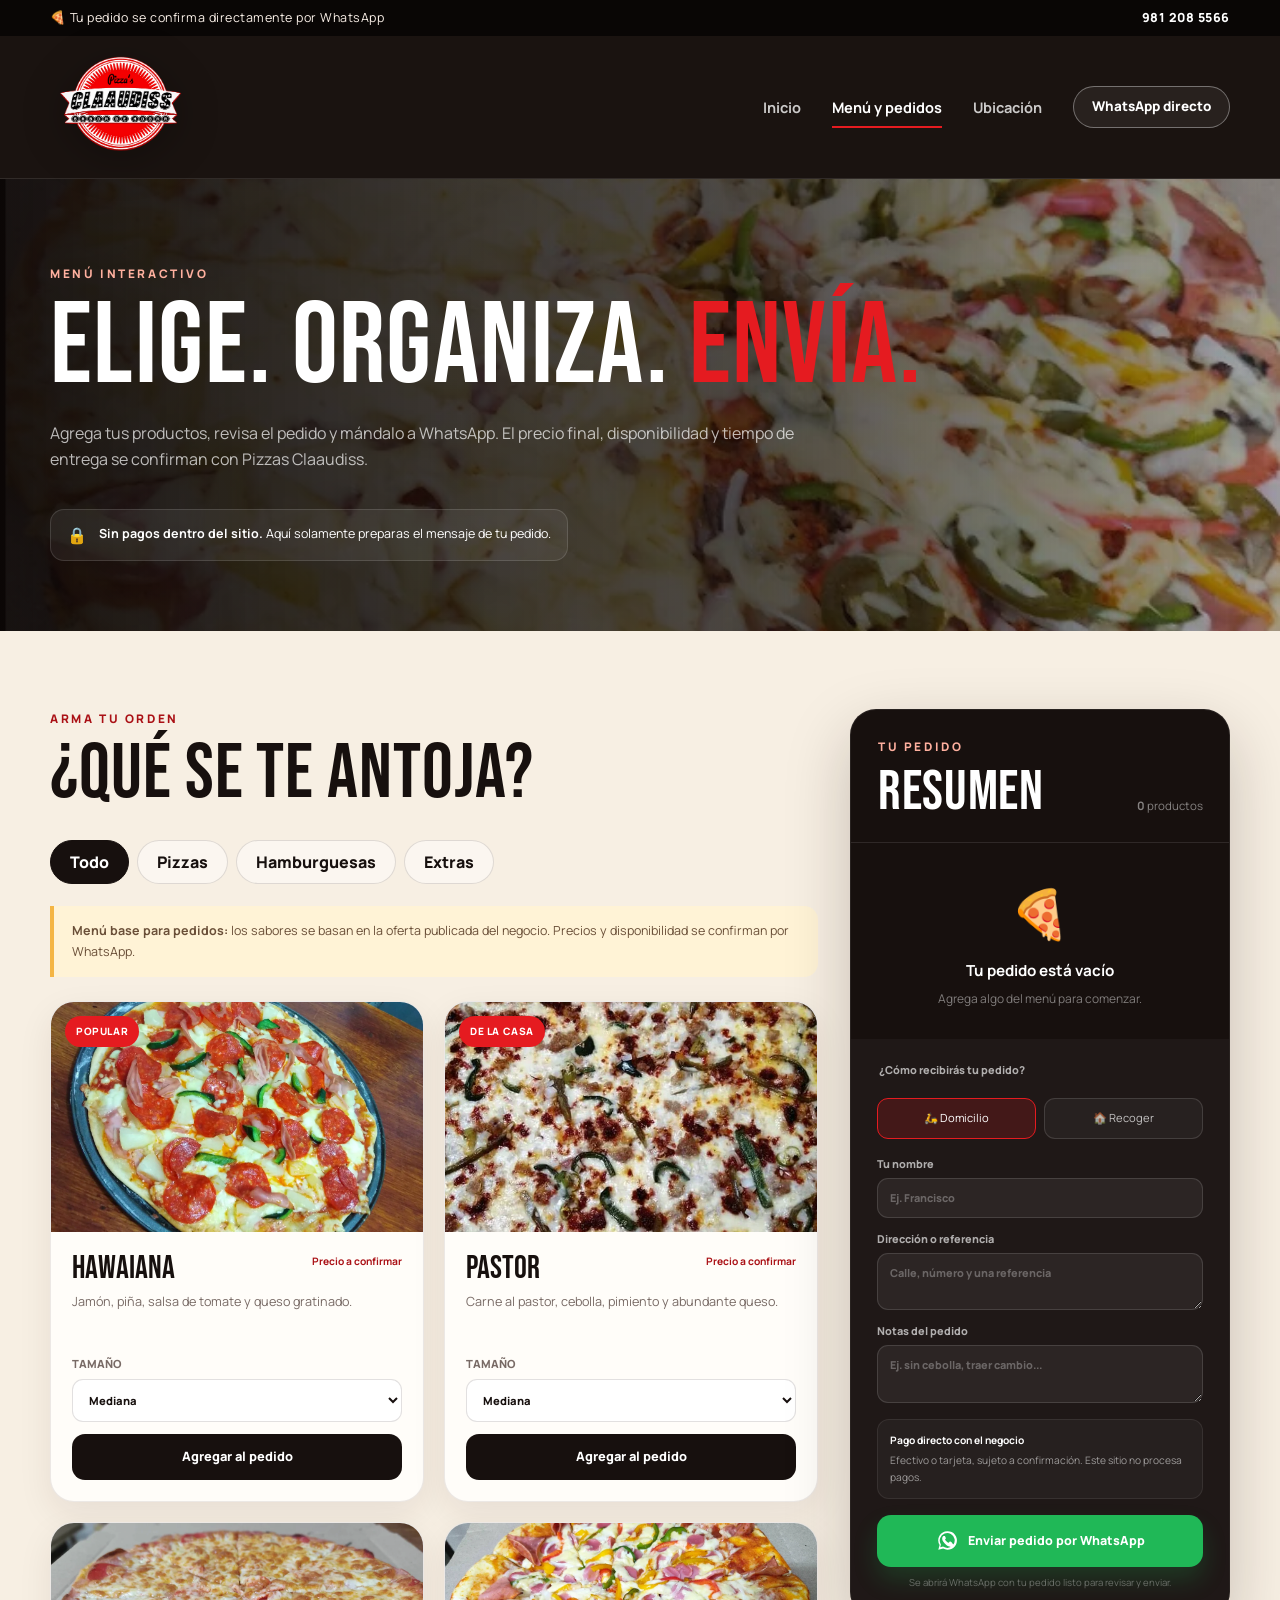
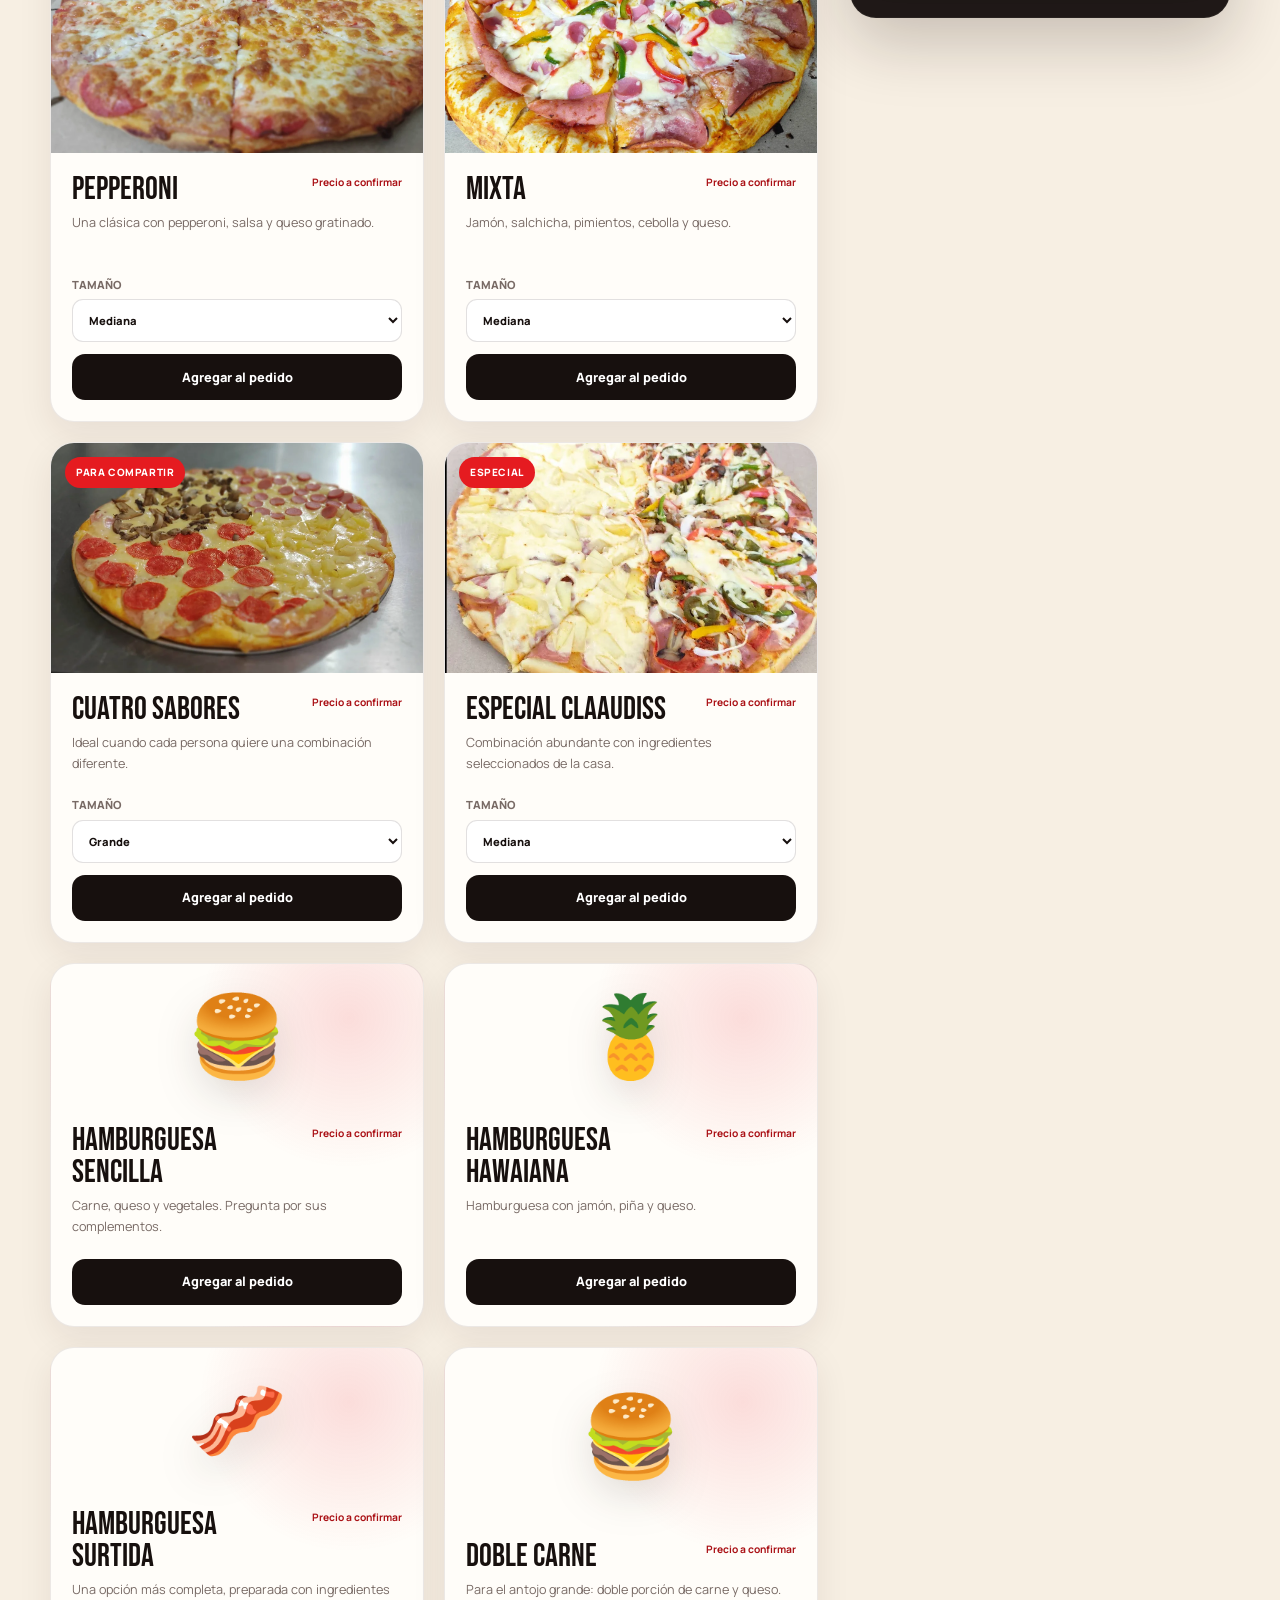
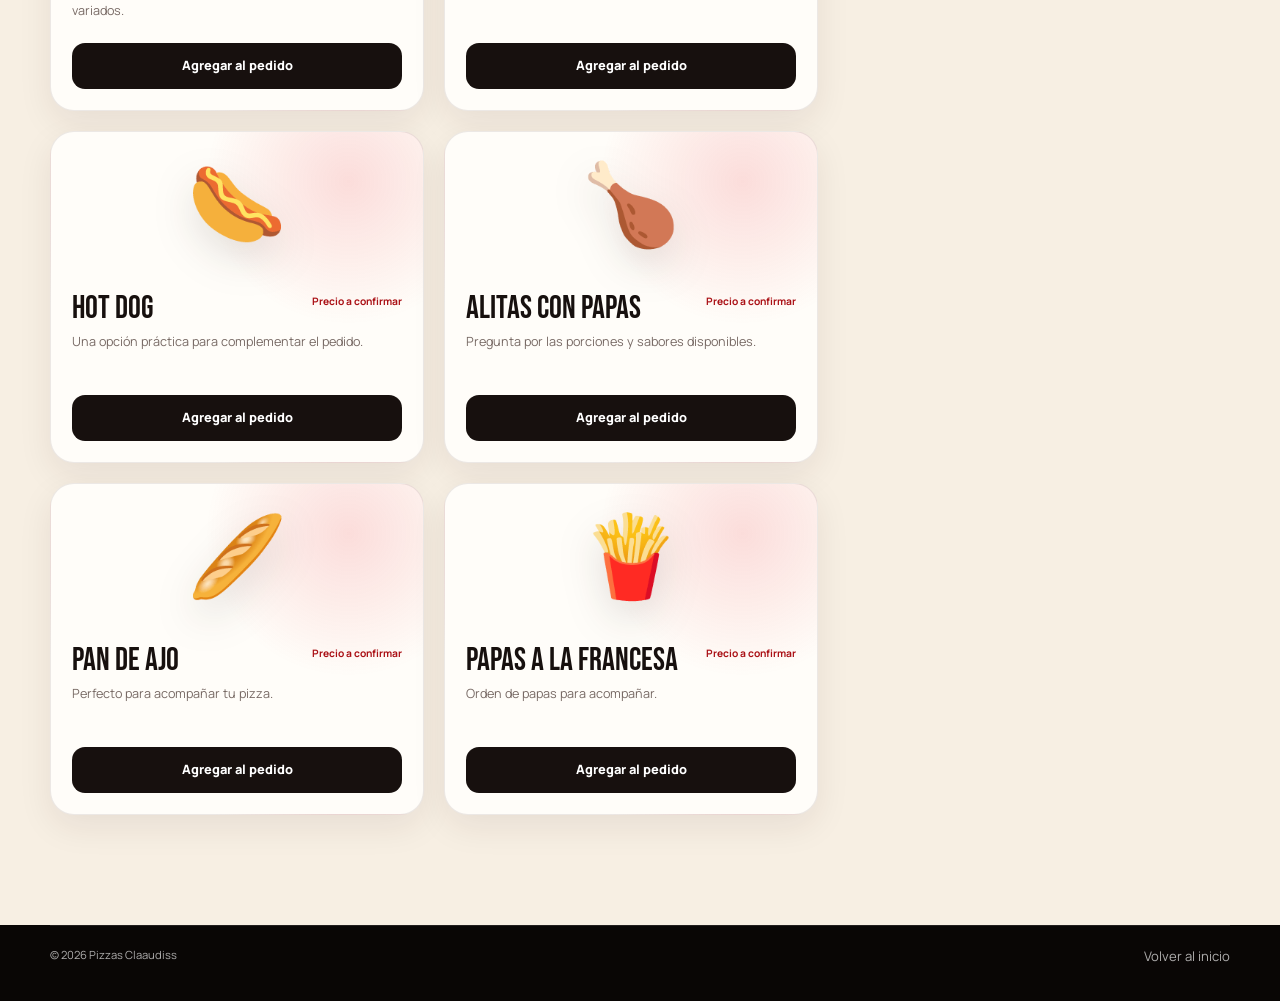
==== menu.html @ 4c200578 "Add files via upload" ====
<!doctype html>
<html lang="es-MX">
<head>
  <meta charset="utf-8">
  <meta name="viewport" content="width=device-width, initial-scale=1">
  <meta name="theme-color" content="#140d0b">
  <meta name="description" content="Arma tu pedido de Pizzas Claaudiss y envíalo organizado por WhatsApp.">
  <title>Menú y pedidos | Pizzas Claaudiss</title>
  <link rel="icon" href="assets/img/favicon.png">
  <link rel="preconnect" href="https://fonts.googleapis.com">
  <link rel="preconnect" href="https://fonts.gstatic.com" crossorigin>
  <link href="https://fonts.googleapis.com/css2?family=Bebas+Neue&family=Manrope:wght@400;500;600;700;800&display=swap" rel="stylesheet">
  <link rel="stylesheet" href="styles.css">
  <script defer src="site.js"></script>
  <script defer src="order.js"></script>
</head>
<body class="menu-page">
  <a class="skip-link" href="#menu-content">Saltar al menú</a>

  <div class="topbar">
    <div class="container topbar__inner">
      <span>🍕 Tu pedido se confirma directamente por WhatsApp</span>
      <a href="tel:+529812085566">981 208 5566</a>
    </div>
  </div>

  <header class="site-header site-header--solid">
    <div class="container nav-wrap">
      <a class="brand" href="index.html" aria-label="Pizzas Claaudiss, inicio">
        <img src="assets/img/logo.webp" alt="Logotipo de Pizzas Claaudiss">
      </a>
      <button class="nav-toggle" type="button" aria-expanded="false" aria-controls="main-nav" aria-label="Abrir menú">
        <span></span><span></span><span></span>
      </button>
      <nav class="main-nav" id="main-nav" aria-label="Navegación principal">
        <a href="index.html">Inicio</a>
        <a class="is-active" href="menu.html">Menú y pedidos</a>
        <a href="index.html#ubicacion">Ubicación</a>
        <a class="btn btn--small btn--ghost" href="https://wa.me/529812085566" target="_blank" rel="noopener">WhatsApp directo</a>
      </nav>
    </div>
  </header>

  <main id="menu-content">
    <section class="menu-hero">
      <div class="menu-hero__bg" aria-hidden="true"></div>
      <div class="container menu-hero__content reveal">
        <p class="eyebrow">Menú interactivo</p>
        <h1>Elige. Organiza. <em>Envía.</em></h1>
        <p>Agrega tus productos, revisa el pedido y mándalo a WhatsApp. El precio final, disponibilidad y tiempo de entrega se confirman con Pizzas Claaudiss.</p>
        <div class="menu-hero__notice">
          <span>🔒</span>
          <p><strong>Sin pagos dentro del sitio.</strong> Aquí solamente preparas el mensaje de tu pedido.</p>
        </div>
      </div>
    </section>

    <section class="order-section" id="pizzas">
      <div class="container order-layout">
        <div class="catalog">
          <div class="catalog__top reveal">
            <div>
              <p class="eyebrow eyebrow--dark">Arma tu orden</p>
              <h2>¿Qué se te antoja?</h2>
            </div>
            <button class="cart-mobile-button" type="button" data-cart-open>
              Ver pedido <span data-cart-count>0</span>
            </button>
          </div>

          <div class="category-tabs" role="tablist" aria-label="Categorías del menú">
            <button class="category-tab is-active" type="button" data-filter="all">Todo</button>
            <button class="category-tab" type="button" data-filter="pizza">Pizzas</button>
            <button class="category-tab" type="button" data-filter="burger">Hamburguesas</button>
            <button class="category-tab" type="button" data-filter="extra">Extras</button>
          </div>

          <div class="menu-note reveal">
            <strong>Menú base para pedidos:</strong> los sabores se basan en la oferta publicada del negocio. Precios y disponibilidad se confirman por WhatsApp.
          </div>

          <div class="product-grid" id="product-grid">
            <article class="product-card reveal" data-category="pizza" data-id="hawaiana" data-name="Pizza Hawaiana">
              <div class="product-card__image"><img src="assets/img/pizza-pepperoni-hawaiana.webp" alt="Pizza hawaiana" loading="lazy"><span>Popular</span></div>
              <div class="product-card__body">
                <div class="product-card__title"><h3>Hawaiana</h3><strong>Precio a confirmar</strong></div>
                <p>Jamón, piña, salsa de tomate y queso gratinado.</p>
                <label>Tamaño
                  <select class="product-size"><option>Chica</option><option selected>Mediana</option><option>Grande</option><option>Familiar</option></select>
                </label>
                <button class="add-product" type="button">Agregar al pedido</button>
              </div>
            </article>

            <article class="product-card reveal" data-category="pizza" data-id="pastor" data-name="Pizza Pastor">
              <div class="product-card__image"><img src="assets/img/pizza-pastor.webp" alt="Pizza al pastor" loading="lazy"><span>De la casa</span></div>
              <div class="product-card__body">
                <div class="product-card__title"><h3>Pastor</h3><strong>Precio a confirmar</strong></div>
                <p>Carne al pastor, cebolla, pimiento y abundante queso.</p>
                <label>Tamaño
                  <select class="product-size"><option>Chica</option><option selected>Mediana</option><option>Grande</option><option>Familiar</option></select>
                </label>
                <button class="add-product" type="button">Agregar al pedido</button>
              </div>
            </article>

            <article class="product-card reveal" data-category="pizza" data-id="pepperoni" data-name="Pizza Pepperoni">
              <div class="product-card__image"><img src="assets/img/pizza-queso.webp" alt="Pizza de pepperoni y queso" loading="lazy"></div>
              <div class="product-card__body">
                <div class="product-card__title"><h3>Pepperoni</h3><strong>Precio a confirmar</strong></div>
                <p>Una clásica con pepperoni, salsa y queso gratinado.</p>
                <label>Tamaño
                  <select class="product-size"><option>Chica</option><option selected>Mediana</option><option>Grande</option><option>Familiar</option></select>
                </label>
                <button class="add-product" type="button">Agregar al pedido</button>
              </div>
            </article>

            <article class="product-card reveal" data-category="pizza" data-id="mixta" data-name="Pizza Mixta">
              <div class="product-card__image"><img src="assets/img/pizza-mixta.webp" alt="Pizza mixta" loading="lazy"></div>
              <div class="product-card__body">
                <div class="product-card__title"><h3>Mixta</h3><strong>Precio a confirmar</strong></div>
                <p>Jamón, salchicha, pimientos, cebolla y queso.</p>
                <label>Tamaño
                  <select class="product-size"><option>Chica</option><option selected>Mediana</option><option>Grande</option><option>Familiar</option></select>
                </label>
                <button class="add-product" type="button">Agregar al pedido</button>
              </div>
            </article>

            <article class="product-card reveal" data-category="pizza" data-id="cuatro-sabores" data-name="Pizza Cuatro sabores">
              <div class="product-card__image"><img src="assets/img/pizza-cuatro-sabores.webp" alt="Pizza de cuatro sabores" loading="lazy"><span>Para compartir</span></div>
              <div class="product-card__body">
                <div class="product-card__title"><h3>Cuatro sabores</h3><strong>Precio a confirmar</strong></div>
                <p>Ideal cuando cada persona quiere una combinación diferente.</p>
                <label>Tamaño
                  <select class="product-size"><option>Mediana</option><option selected>Grande</option><option>Familiar</option></select>
                </label>
                <button class="add-product" type="button">Agregar al pedido</button>
              </div>
            </article>

            <article class="product-card reveal" data-category="pizza" data-id="especial" data-name="Pizza Especial Claaudiss">
              <div class="product-card__image"><img src="assets/img/pizza-mitad-mitad.webp" alt="Pizza especial Claaudiss" loading="lazy"><span>Especial</span></div>
              <div class="product-card__body">
                <div class="product-card__title"><h3>Especial Claaudiss</h3><strong>Precio a confirmar</strong></div>
                <p>Combinación abundante con ingredientes seleccionados de la casa.</p>
                <label>Tamaño
                  <select class="product-size"><option>Chica</option><option selected>Mediana</option><option>Grande</option><option>Familiar</option></select>
                </label>
                <button class="add-product" type="button">Agregar al pedido</button>
              </div>
            </article>

            <article class="product-card product-card--text reveal" data-category="burger" data-id="burger-sencilla" data-name="Hamburguesa sencilla">
              <div class="product-card__emoji" aria-hidden="true">🍔</div>
              <div class="product-card__body">
                <div class="product-card__title"><h3>Hamburguesa sencilla</h3><strong>Precio a confirmar</strong></div>
                <p>Carne, queso y vegetales. Pregunta por sus complementos.</p>
                <button class="add-product" type="button">Agregar al pedido</button>
              </div>
            </article>

            <article class="product-card product-card--text reveal" data-category="burger" data-id="burger-hawaiana" data-name="Hamburguesa hawaiana">
              <div class="product-card__emoji" aria-hidden="true">🍍</div>
              <div class="product-card__body">
                <div class="product-card__title"><h3>Hamburguesa hawaiana</h3><strong>Precio a confirmar</strong></div>
                <p>Hamburguesa con jamón, piña y queso.</p>
                <button class="add-product" type="button">Agregar al pedido</button>
              </div>
            </article>

            <article class="product-card product-card--text reveal" data-category="burger" data-id="burger-surtida" data-name="Hamburguesa surtida">
              <div class="product-card__emoji" aria-hidden="true">🥓</div>
              <div class="product-card__body">
                <div class="product-card__title"><h3>Hamburguesa surtida</h3><strong>Precio a confirmar</strong></div>
                <p>Una opción más completa, preparada con ingredientes variados.</p>
                <button class="add-product" type="button">Agregar al pedido</button>
              </div>
            </article>

            <article class="product-card product-card--text reveal" data-category="burger" data-id="burger-doble" data-name="Hamburguesa doble carne">
              <div class="product-card__emoji" aria-hidden="true">🍔</div>
              <div class="product-card__body">
                <div class="product-card__title"><h3>Doble carne</h3><strong>Precio a confirmar</strong></div>
                <p>Para el antojo grande: doble porción de carne y queso.</p>
                <button class="add-product" type="button">Agregar al pedido</button>
              </div>
            </article>

            <article class="product-card product-card--text reveal" data-category="extra" data-id="hotdog" data-name="Hot dog">
              <div class="product-card__emoji" aria-hidden="true">🌭</div>
              <div class="product-card__body">
                <div class="product-card__title"><h3>Hot dog</h3><strong>Precio a confirmar</strong></div>
                <p>Una opción práctica para complementar el pedido.</p>
                <button class="add-product" type="button">Agregar al pedido</button>
              </div>
            </article>

            <article class="product-card product-card--text reveal" data-category="extra" data-id="alitas-papas" data-name="Alitas con papas">
              <div class="product-card__emoji" aria-hidden="true">🍗</div>
              <div class="product-card__body">
                <div class="product-card__title"><h3>Alitas con papas</h3><strong>Precio a confirmar</strong></div>
                <p>Pregunta por las porciones y sabores disponibles.</p>
                <button class="add-product" type="button">Agregar al pedido</button>
              </div>
            </article>

            <article class="product-card product-card--text reveal" data-category="extra" data-id="pan-ajo" data-name="Pan de ajo">
              <div class="product-card__emoji" aria-hidden="true">🥖</div>
              <div class="product-card__body">
                <div class="product-card__title"><h3>Pan de ajo</h3><strong>Precio a confirmar</strong></div>
                <p>Perfecto para acompañar tu pizza.</p>
                <button class="add-product" type="button">Agregar al pedido</button>
              </div>
            </article>

            <article class="product-card product-card--text reveal" data-category="extra" data-id="papas" data-name="Papas a la francesa">
              <div class="product-card__emoji" aria-hidden="true">🍟</div>
              <div class="product-card__body">
                <div class="product-card__title"><h3>Papas a la francesa</h3><strong>Precio a confirmar</strong></div>
                <p>Orden de papas para acompañar.</p>
                <button class="add-product" type="button">Agregar al pedido</button>
              </div>
            </article>
          </div>
        </div>

        <aside class="cart-panel" id="cart-panel" aria-label="Resumen del pedido">
          <button class="cart-close" type="button" data-cart-close aria-label="Cerrar pedido">×</button>
          <div class="cart-panel__header">
            <p class="eyebrow">Tu pedido</p>
            <h2>Resumen</h2>
            <span><b data-cart-count>0</b> productos</span>
          </div>

          <div class="cart-empty" data-cart-empty>
            <div>🍕</div>
            <h3>Tu pedido está vacío</h3>
            <p>Agrega algo del menú para comenzar.</p>
          </div>
          <div class="cart-items" data-cart-items></div>

          <form class="order-form" id="order-form">
            <fieldset>
              <legend>¿Cómo recibirás tu pedido?</legend>
              <div class="service-options">
                <label><input type="radio" name="service" value="Entrega a domicilio" checked><span>🛵 Domicilio</span></label>
                <label><input type="radio" name="service" value="Recoger en el local"><span>🏠 Recoger</span></label>
              </div>
            </fieldset>
            <label>Tu nombre
              <input type="text" name="customer" placeholder="Ej. Francisco" autocomplete="name">
            </label>
            <label data-address-field>Dirección o referencia
              <textarea name="address" rows="2" placeholder="Calle, número y una referencia"></textarea>
            </label>
            <label>Notas del pedido
              <textarea name="notes" rows="2" placeholder="Ej. sin cebolla, traer cambio..."></textarea>
            </label>
            <div class="cart-disclaimer">
              <strong>Pago directo con el negocio</strong>
              <span>Efectivo o tarjeta, sujeto a confirmación. Este sitio no procesa pagos.</span>
            </div>
            <button class="send-order" type="submit">
              <svg viewBox="0 0 32 32" aria-hidden="true"><path d="M16 3a12.8 12.8 0 0 0-11 19.4L3.2 29l6.8-1.8A12.9 12.9 0 1 0 16 3Zm0 23.3c-2 0-4-.6-5.7-1.6l-.4-.2-4 .9 1-3.9-.3-.4A10.4 10.4 0 1 1 16 26.3Zm5.7-7.8c-.3-.2-1.8-.9-2.1-1-.3-.1-.5-.2-.7.2-.2.3-.8 1-.9 1.2-.2.2-.4.2-.7.1-2-.9-3.3-1.7-4.6-4-.3-.6.3-.5.9-1.7.1-.2 0-.5 0-.7l-1-2.4c-.3-.6-.6-.5-.9-.5H11c-.3 0-.7.1-1 .5-.4.4-1.4 1.4-1.4 3.4 0 2 1.5 4 1.7 4.3.2.3 2.9 4.4 7 6.2 2.6 1.1 3.6 1.2 4.9 1 1.5-.2 1.8-.9 2-1.7.2-.8.2-1.5.1-1.7-.1-.2-.3-.3-.6-.4Z"/></svg>
              Enviar pedido por WhatsApp
            </button>
            <p class="form-help">Se abrirá WhatsApp con tu pedido listo para revisar y enviar.</p>
          </form>
        </aside>
      </div>
    </section>
  </main>

  <div class="cart-backdrop" data-cart-close></div>

  <footer class="footer footer--compact">
    <div class="container footer__bottom">
      <span>© <span data-current-year></span> Pizzas Claaudiss</span>
      <a href="index.html">Volver al inicio</a>
    </div>
  </footer>

  <div class="toast" role="status" aria-live="polite" data-toast>Producto agregado</div>
</body>
</html>
---- styles.css ----
:root {
  --ink: #17100e;
  --ink-soft: #33231f;
  --cream: #f7efe3;
  --cream-2: #fffaf2;
  --paper: #fffdf9;
  --red: #e51b20;
  --red-deep: #aa1015;
  --gold: #f4b544;
  --green: #1fa855;
  --muted: #786a65;
  --line: rgba(36, 22, 18, .13);
  --shadow: 0 24px 70px rgba(31, 17, 13, .16);
  --radius: 28px;
  --container: min(1180px, calc(100% - 40px));
}

* { box-sizing: border-box; }
html { scroll-behavior: smooth; }
body {
  margin: 0;
  color: var(--ink);
  background: var(--cream);
  font-family: "Manrope", system-ui, -apple-system, BlinkMacSystemFont, "Segoe UI", sans-serif;
  line-height: 1.65;
  -webkit-font-smoothing: antialiased;
}
body.nav-open, body.cart-open { overflow: hidden; }
img { display: block; max-width: 100%; }
a { color: inherit; text-decoration: none; }
button, input, textarea, select { font: inherit; }
button { cursor: pointer; }
.container { width: var(--container); margin-inline: auto; }
.skip-link { position: fixed; left: 16px; top: -60px; z-index: 1000; background: #fff; padding: 10px 16px; border-radius: 10px; }
.skip-link:focus { top: 16px; }

.topbar { background: #090605; color: #f8eee6; font-size: .78rem; letter-spacing: .04em; }
.topbar__inner { min-height: 36px; display: flex; align-items: center; justify-content: space-between; gap: 20px; }
.topbar a { font-weight: 800; color: #fff; }

.site-header {
  position: absolute;
  inset: 36px 0 auto;
  z-index: 50;
  border-bottom: 1px solid rgba(255,255,255,.12);
  transition: .3s ease;
}
.site-header--solid { position: sticky; top: 0; inset: auto; background: rgba(17, 10, 8, .96); border-bottom-color: rgba(255,255,255,.1); }
.site-header.is-scrolled:not(.site-header--solid) { position: fixed; top: 0; inset: 0 0 auto; background: rgba(17, 10, 8, .94); backdrop-filter: blur(14px); box-shadow: 0 10px 40px rgba(0,0,0,.24); }
.nav-wrap { min-height: 84px; display: flex; align-items: center; justify-content: space-between; gap: 30px; }
.brand { flex: 0 0 auto; width: 142px; filter: drop-shadow(0 8px 20px rgba(0,0,0,.28)); }
.main-nav { display: flex; align-items: center; gap: 31px; color: #fff; font-size: .91rem; font-weight: 700; }
.main-nav > a:not(.btn) { position: relative; padding: 30px 0; color: rgba(255,255,255,.78); transition: color .2s; }
.main-nav > a:not(.btn)::after { content: ""; position: absolute; left: 0; right: 100%; bottom: 21px; height: 2px; background: var(--red); transition: right .25s ease; }
.main-nav > a:hover, .main-nav > a.is-active { color: #fff; }
.main-nav > a:hover::after, .main-nav > a.is-active::after { right: 0; }
.nav-toggle { display: none; width: 46px; height: 46px; border: 1px solid rgba(255,255,255,.2); border-radius: 50%; background: rgba(255,255,255,.06); padding: 12px; }
.nav-toggle span { display: block; height: 2px; background: #fff; margin: 4px 0; border-radius: 2px; transition: .2s; }

.btn { display: inline-flex; align-items: center; justify-content: center; gap: 10px; min-height: 48px; padding: 0 22px; border-radius: 999px; border: 1px solid transparent; font-weight: 800; line-height: 1; transition: transform .2s, box-shadow .2s, background .2s, border-color .2s; }
.btn:hover { transform: translateY(-2px); }
.btn svg { width: 21px; height: 21px; fill: none; stroke: currentColor; stroke-width: 2; }
.btn--small { min-height: 42px; padding-inline: 18px; font-size: .84rem; }
.btn--large { min-height: 58px; padding-inline: 28px; }
.btn--solid { color: #fff; background: var(--red); box-shadow: 0 14px 32px rgba(229,27,32,.28); }
.btn--solid:hover { background: #f1282d; box-shadow: 0 18px 40px rgba(229,27,32,.36); }
.btn--ghost { color: #fff; border-color: rgba(255,255,255,.36); background: rgba(255,255,255,.06); }
.btn--ghost:hover { background: rgba(255,255,255,.13); border-color: rgba(255,255,255,.55); }
.btn--dark { color: #fff; background: var(--ink); box-shadow: 0 14px 32px rgba(23,16,14,.18); }
.btn--dark:hover { background: #2c1d19; }
.btn--outline-dark { color: var(--ink); border-color: rgba(23,16,14,.25); background: transparent; }
.btn--outline-dark:hover { border-color: var(--ink); background: rgba(23,16,14,.04); }

.eyebrow { margin: 0 0 10px; color: #ffb09f; font-size: .74rem; font-weight: 800; letter-spacing: .22em; text-transform: uppercase; }
.eyebrow--dark { color: var(--red-deep); }
h1, h2, h3, p { margin-top: 0; }
h1, h2 { font-family: "Bebas Neue", Impact, sans-serif; font-weight: 400; letter-spacing: .012em; line-height: .96; }
h1 em, h2 em { color: var(--red); font-style: normal; }
h2 { margin-bottom: 18px; font-size: clamp(3rem, 6vw, 5.6rem); }

.hero { position: relative; min-height: 790px; display: grid; align-items: center; overflow: hidden; color: #fff; background: #130c09; }
.hero__media { position: absolute; inset: 0; background: linear-gradient(90deg, rgba(10,6,5,.92) 0%, rgba(10,6,5,.72) 46%, rgba(10,6,5,.22) 78%), url("assets/img/local.webp") center/cover no-repeat; transform: scale(1.02); }
.hero__grain { position: absolute; inset: 0; opacity: .18; background-image: radial-gradient(rgba(255,255,255,.5) .6px, transparent .7px); background-size: 5px 5px; mix-blend-mode: soft-light; }
.hero__content { position: relative; z-index: 2; padding-top: 115px; padding-bottom: 90px; }
.hero h1 { max-width: 770px; margin-bottom: 24px; font-size: clamp(4.8rem, 10vw, 9.4rem); }
.hero__lead { max-width: 640px; margin-bottom: 34px; color: rgba(255,255,255,.78); font-size: clamp(1rem, 1.8vw, 1.2rem); }
.hero__actions { display: flex; flex-wrap: wrap; gap: 13px; }
.hero__proof { display: flex; gap: 0; margin-top: 62px; }
.hero__proof > div { min-width: 150px; padding: 0 34px; border-left: 1px solid rgba(255,255,255,.2); }
.hero__proof > div:first-child { padding-left: 0; border-left: 0; }
.hero__proof strong, .hero__proof span { display: block; }
.hero__proof strong { font-size: 1rem; }
.hero__proof span { color: rgba(255,255,255,.55); font-size: .76rem; }
.hero__scroll { position: absolute; z-index: 3; right: max(28px, calc((100vw - 1180px)/2)); bottom: 34px; display: flex; align-items: center; gap: 12px; color: rgba(255,255,255,.65); font-size: .7rem; font-weight: 800; letter-spacing: .16em; text-transform: uppercase; writing-mode: vertical-rl; }
.hero__scroll span { width: 1px; height: 45px; background: linear-gradient(#fff, transparent); }

.section { padding: 112px 0; }
.section--cream { background: var(--cream); }
.section--dark { color: #fff; background: var(--ink); }
.section-heading { margin-bottom: 48px; }
.section-heading--split { display: grid; grid-template-columns: 1.2fr .8fr; align-items: end; gap: 70px; }
.section-heading--split h2 { margin-bottom: 0; }
.section-heading--split > p { margin-bottom: 8px; color: var(--muted); }
.section-heading--center { max-width: 760px; margin-inline: auto; text-align: center; }
.section-heading--center > p:last-child { color: rgba(255,255,255,.62); }

.feature-grid { display: grid; grid-template-columns: 1.35fr 1fr; grid-template-rows: repeat(2, 310px); gap: 22px; }
.food-card { position: relative; min-height: 300px; overflow: hidden; border-radius: var(--radius); box-shadow: var(--shadow); color: #fff; }
.food-card--wide { grid-row: 1 / 3; }
.food-card img { width: 100%; height: 100%; object-fit: cover; transition: transform .7s cubic-bezier(.2,.7,.2,1); }
.food-card:hover img { transform: scale(1.065); }
.food-card__shade { position: absolute; inset: 0; background: linear-gradient(0deg, rgba(14,7,5,.92) 0%, rgba(14,7,5,.1) 68%); }
.food-card__content { position: absolute; inset: auto 28px 27px; }
.food-card__content span { color: #ffc1af; font-size: .68rem; font-weight: 800; letter-spacing: .16em; text-transform: uppercase; }
.food-card__content h3 { margin: 2px 0 3px; font-family: "Bebas Neue", sans-serif; font-size: 2.8rem; font-weight: 400; line-height: 1; }
.food-card__content p { margin-bottom: 12px; color: rgba(255,255,255,.72); font-size: .86rem; }
.food-card__content a { font-size: .78rem; font-weight: 800; text-decoration: underline; text-underline-offset: 5px; }
.center-action { margin-top: 42px; text-align: center; }

.process-section { position: relative; overflow: hidden; }
.process-section::before { content: "CLAUDISS"; position: absolute; left: 50%; top: 18px; transform: translateX(-50%); color: rgba(255,255,255,.025); font-family: "Bebas Neue", sans-serif; font-size: 20vw; line-height: 1; }
.steps { position: relative; display: grid; grid-template-columns: repeat(3, 1fr); gap: 22px; }
.step { position: relative; min-height: 290px; padding: 36px; border: 1px solid rgba(255,255,255,.11); border-radius: 24px; background: rgba(255,255,255,.035); }
.step__number { position: absolute; right: 25px; top: 19px; color: rgba(255,255,255,.18); font-family: "Bebas Neue", sans-serif; font-size: 3.2rem; }
.step__icon { display: grid; place-items: center; width: 70px; height: 70px; margin-bottom: 44px; border-radius: 20px; background: var(--red); font-size: 2rem; transform: rotate(-4deg); }
.step h3 { margin-bottom: 8px; font-family: "Bebas Neue", sans-serif; font-size: 2.2rem; font-weight: 400; }
.step p { color: rgba(255,255,255,.6); font-size: .9rem; }

.gallery { display: grid; grid-template-columns: repeat(3, 1fr); grid-auto-rows: 280px; gap: 18px; }
.gallery__item { margin: 0; overflow: hidden; border-radius: 22px; background: #ddd; box-shadow: 0 18px 45px rgba(40,23,18,.12); }
.gallery__item--tall { grid-row: span 2; }
.gallery__item--wide { grid-column: span 2; }
.gallery img { width: 100%; height: 100%; object-fit: cover; transition: transform .7s ease; }
.gallery__item:hover img { transform: scale(1.045); }

.payment-section { color: #fff; background: linear-gradient(135deg, #24120f, #0f0908); }
.payment-card { display: grid; grid-template-columns: 1.2fr .8fr; align-items: center; min-height: 470px; padding: 60px; overflow: hidden; border: 1px solid rgba(255,255,255,.1); border-radius: 32px; background: radial-gradient(circle at 85% 20%, rgba(229,27,32,.35), transparent 35%), rgba(255,255,255,.035); box-shadow: 0 28px 90px rgba(0,0,0,.28); }
.payment-card__content { max-width: 700px; }
.payment-card h2 { font-size: clamp(3.2rem, 6vw, 5.2rem); }
.payment-card__content > p:not(.eyebrow) { color: rgba(255,255,255,.66); }
.payment-pills { display: flex; flex-wrap: wrap; gap: 10px; margin: 28px 0 14px; }
.payment-pills span { padding: 11px 16px; border: 1px solid rgba(255,255,255,.15); border-radius: 999px; background: rgba(255,255,255,.06); font-size: .78rem; font-weight: 700; }
.payment-card small { color: rgba(255,255,255,.42); }
.payment-card__visual { display: grid; place-items: center; perspective: 900px; }
.receipt { width: 230px; min-height: 320px; padding: 36px 28px; color: var(--ink); background: var(--cream-2); box-shadow: 0 30px 70px rgba(0,0,0,.35); transform: rotate(6deg); }
.receipt::after { content: ""; display: block; height: 12px; margin: 34px -28px -36px; background: linear-gradient(135deg, transparent 6px, var(--cream-2) 0) 0 0/12px 12px repeat-x; }
.receipt span, .receipt strong, .receipt b { display: block; text-align: center; }
.receipt span { color: var(--red); font-size: .68rem; font-weight: 800; letter-spacing: .16em; }
.receipt strong { margin: 22px 0; font-family: "Bebas Neue", sans-serif; font-size: 3.2rem; }
.receipt i { display: block; height: 8px; margin: 13px 0; border-radius: 4px; background: #e8dfd5; }
.receipt i:nth-of-type(2) { width: 70%; }
.receipt i:nth-of-type(3) { width: 85%; }
.receipt b { margin-top: 38px; font-size: .76rem; }

.location-grid { display: grid; grid-template-columns: .85fr 1.15fr; align-items: center; gap: 70px; }
.location-copy h2 { font-size: clamp(3.5rem, 6vw, 5.8rem); }
.location-address { color: var(--muted); font-size: 1.05rem; }
.location-info { display: grid; grid-template-columns: repeat(2, 1fr); gap: 16px; margin: 30px 0; }
.location-info > div { padding: 17px 0; border-top: 1px solid var(--line); border-bottom: 1px solid var(--line); }
.location-info span, .location-info strong, .location-info a { display: block; }
.location-info span { color: var(--muted); font-size: .68rem; font-weight: 800; letter-spacing: .12em; text-transform: uppercase; }
.location-info strong, .location-info a { margin-top: 3px; font-size: .95rem; font-weight: 800; }
.location-actions { display: flex; flex-wrap: wrap; gap: 10px; }
.map-card { overflow: hidden; min-height: 520px; border-radius: 30px; box-shadow: var(--shadow); }
.map-card iframe { display: block; width: 100%; height: 520px; filter: saturate(.9) contrast(1.05); }

.final-cta { position: relative; overflow: hidden; color: #fff; background: #120b09; }
.final-cta__bg { position: absolute; inset: 0; opacity: .28; background: linear-gradient(90deg, #120b09, rgba(18,11,9,.5)), url("assets/img/pizza-mixta.webp") center 58%/cover no-repeat; filter: saturate(.8); }
.final-cta__content { position: relative; min-height: 310px; display: grid; grid-template-columns: 160px 1fr auto; align-items: center; gap: 35px; }
.final-cta__content img { width: 150px; filter: drop-shadow(0 15px 25px rgba(0,0,0,.35)); }
.final-cta h2 { max-width: 670px; margin: 0; font-size: clamp(3rem, 5vw, 5rem); }

.footer { padding: 70px 0 25px; color: rgba(255,255,255,.67); background: #090605; }
.footer__grid { display: grid; grid-template-columns: 1.4fr repeat(3, 1fr); gap: 60px; }
.footer__brand img { width: 140px; margin-bottom: 18px; }
.footer h3 { margin: 10px 0 16px; color: #fff; font-size: .78rem; letter-spacing: .12em; text-transform: uppercase; }
.footer a, .footer p { display: block; margin: 0 0 9px; font-size: .82rem; }
.footer a:hover { color: #fff; }
.footer__bottom { display: flex; justify-content: space-between; gap: 20px; margin-top: 55px; padding-top: 20px; border-top: 1px solid rgba(255,255,255,.1); font-size: .7rem; }
.footer--compact { padding-top: 0; }
.footer--compact .footer__bottom { margin-top: 0; }

.wa-float { position: fixed; z-index: 60; right: 24px; bottom: 24px; display: grid; place-items: center; width: 58px; height: 58px; border-radius: 50%; color: #fff; background: #25d366; box-shadow: 0 16px 35px rgba(0,0,0,.25); transition: transform .2s; }
.wa-float:hover { transform: translateY(-4px) scale(1.03); }
.wa-float svg { width: 30px; fill: currentColor; }

/* Menú */
.menu-page { background: var(--cream); }
.menu-hero { position: relative; min-height: 440px; display: grid; align-items: center; overflow: hidden; color: #fff; background: #140c0a; }
.menu-hero__bg { position: absolute; inset: 0; background: linear-gradient(90deg, rgba(12,7,6,.94), rgba(12,7,6,.72) 58%, rgba(12,7,6,.35)), url("assets/img/pizza-mitad-mitad.webp") center 47%/cover no-repeat; }
.menu-hero__content { position: relative; padding: 85px 0 70px; }
.menu-hero h1 { margin-bottom: 16px; font-size: clamp(4.8rem, 9vw, 8rem); }
.menu-hero__content > p:not(.eyebrow) { max-width: 750px; color: rgba(255,255,255,.7); }
.menu-hero__notice { display: inline-flex; align-items: center; gap: 12px; max-width: 650px; margin-top: 20px; padding: 12px 16px; border: 1px solid rgba(255,255,255,.13); border-radius: 14px; background: rgba(255,255,255,.06); }
.menu-hero__notice p { margin: 0; font-size: .78rem; }
.order-section { padding: 78px 0 110px; }
.order-layout { display: grid; grid-template-columns: minmax(0, 1fr) 380px; align-items: start; gap: 32px; }
.catalog__top { display: flex; justify-content: space-between; align-items: end; gap: 20px; }
.catalog__top h2 { margin-bottom: 0; font-size: clamp(3.6rem, 6vw, 5.5rem); }
.cart-mobile-button { display: none; border: 0; border-radius: 999px; padding: 12px 17px; color: #fff; background: var(--ink); font-weight: 800; }
.cart-mobile-button span { display: inline-grid; place-items: center; min-width: 25px; height: 25px; margin-left: 8px; border-radius: 50%; background: var(--red); }
.category-tabs { display: flex; gap: 8px; margin: 28px 0 20px; padding-bottom: 2px; overflow-x: auto; scrollbar-width: none; }
.category-tab { flex: 0 0 auto; min-height: 44px; padding: 0 19px; border: 1px solid var(--line); border-radius: 999px; color: var(--ink); background: rgba(255,255,255,.46); font-weight: 800; }
.category-tab.is-active { color: #fff; border-color: var(--ink); background: var(--ink); }
.menu-note { margin-bottom: 24px; padding: 15px 18px; border-left: 4px solid var(--gold); border-radius: 0 14px 14px 0; color: #6a4f38; background: #fff3d6; font-size: .78rem; }
.product-grid { display: grid; grid-template-columns: repeat(2, minmax(0, 1fr)); gap: 20px; }
.product-card { overflow: hidden; border: 1px solid rgba(45,28,22,.09); border-radius: 24px; background: var(--paper); box-shadow: 0 12px 34px rgba(47,28,22,.08); transition: transform .25s, box-shadow .25s; }
.product-card:hover { transform: translateY(-4px); box-shadow: 0 20px 42px rgba(47,28,22,.13); }
.product-card[hidden] { display: none; }
.product-card__image { position: relative; height: 230px; overflow: hidden; background: #e2d7ca; }
.product-card__image img { width: 100%; height: 100%; object-fit: cover; transition: transform .45s; }
.product-card:hover .product-card__image img { transform: scale(1.04); }
.product-card__image > span { position: absolute; left: 14px; top: 14px; padding: 7px 11px; border-radius: 999px; color: #fff; background: var(--red); font-size: .63rem; font-weight: 800; letter-spacing: .06em; text-transform: uppercase; }
.product-card__body { padding: 21px; }
.product-card__title { display: flex; align-items: start; justify-content: space-between; gap: 12px; }
.product-card__title h3 { margin-bottom: 7px; font-family: "Bebas Neue", sans-serif; font-size: 2rem; font-weight: 400; line-height: 1; }
.product-card__title strong { flex: 0 0 auto; color: var(--red-deep); font-size: .64rem; }
.product-card__body > p { min-height: 47px; margin-bottom: 16px; color: var(--muted); font-size: .79rem; }
.product-card label { display: block; margin-bottom: 12px; color: var(--muted); font-size: .7rem; font-weight: 800; text-transform: uppercase; }
.product-card select { width: 100%; height: 43px; margin-top: 5px; padding: 0 12px; border: 1px solid var(--line); border-radius: 11px; color: var(--ink); background: #fff; }
.add-product { width: 100%; min-height: 46px; border: 0; border-radius: 13px; color: #fff; background: var(--ink); font-size: .8rem; font-weight: 800; transition: background .2s, transform .2s; }
.add-product:hover { background: var(--red); transform: translateY(-1px); }
.product-card--text { min-height: 310px; display: flex; flex-direction: column; justify-content: flex-end; background: radial-gradient(circle at 80% 15%, rgba(229,27,32,.14), transparent 35%), var(--paper); }
.product-card__emoji { display: grid; place-items: center; flex: 1; min-height: 140px; font-size: 5rem; filter: drop-shadow(0 16px 20px rgba(40,20,15,.13)); }

.cart-panel { position: sticky; top: 104px; overflow: hidden; border: 1px solid rgba(255,255,255,.08); border-radius: 26px; color: #fff; background: var(--ink); box-shadow: 0 24px 65px rgba(30,16,12,.22); }
.cart-close { display: none; position: absolute; right: 16px; top: 14px; width: 38px; height: 38px; border: 0; border-radius: 50%; color: #fff; background: rgba(255,255,255,.1); font-size: 1.6rem; }
.cart-panel__header { position: relative; padding: 27px 27px 20px; border-bottom: 1px solid rgba(255,255,255,.1); }
.cart-panel__header h2 { margin-bottom: 2px; font-size: 3.5rem; }
.cart-panel__header > span { position: absolute; right: 26px; bottom: 27px; color: rgba(255,255,255,.48); font-size: .72rem; }
.cart-empty { padding: 30px 26px; text-align: center; }
.cart-empty[hidden] { display: none; }
.cart-empty div { font-size: 3rem; }
.cart-empty h3 { margin: 6px 0; font-size: .95rem; }
.cart-empty p { margin: 0; color: rgba(255,255,255,.45); font-size: .75rem; }
.cart-items { max-height: 320px; padding: 0 22px; overflow-y: auto; }
.cart-item { display: flex; justify-content: space-between; gap: 12px; padding: 17px 0; border-bottom: 1px solid rgba(255,255,255,.09); }
.cart-item__info h3 { margin: 0 0 3px; font-size: .78rem; }
.cart-item__info span { color: rgba(255,255,255,.45); font-size: .65rem; }
.cart-item__actions { display: flex; align-items: center; gap: 6px; }
.cart-item__actions button { display: grid; place-items: center; width: 25px; height: 25px; border: 0; border-radius: 8px; color: #fff; background: rgba(255,255,255,.1); }
.cart-item__actions strong { width: 20px; text-align: center; font-size: .76rem; }
.cart-item__actions .cart-item__remove { margin-left: 5px; color: #ff9d9d; background: rgba(229,27,32,.14); }
.order-form { padding: 22px 26px 26px; background: rgba(255,255,255,.035); }
.order-form fieldset { margin: 0 0 16px; padding: 0; border: 0; }
.order-form legend, .order-form > label { display: block; margin-bottom: 12px; color: rgba(255,255,255,.65); font-size: .68rem; font-weight: 800; }
.service-options { display: grid; grid-template-columns: 1fr 1fr; gap: 8px; margin-top: 7px; }
.service-options input { position: absolute; opacity: 0; pointer-events: none; }
.service-options span { display: block; padding: 10px 8px; border: 1px solid rgba(255,255,255,.13); border-radius: 11px; text-align: center; color: rgba(255,255,255,.72); background: rgba(255,255,255,.04); font-size: .7rem; }
.service-options input:checked + span { color: #fff; border-color: var(--red); background: rgba(229,27,32,.18); }
.order-form input, .order-form textarea { display: block; width: 100%; margin-top: 5px; padding: 10px 12px; border: 1px solid rgba(255,255,255,.13); border-radius: 11px; outline: none; color: #fff; background: rgba(255,255,255,.06); resize: vertical; }
.order-form input:focus, .order-form textarea:focus { border-color: rgba(255,255,255,.35); }
.order-form input::placeholder, .order-form textarea::placeholder { color: rgba(255,255,255,.3); }
.cart-disclaimer { display: block; margin: 16px 0; padding: 12px; border: 1px solid rgba(255,255,255,.08); border-radius: 12px; color: rgba(255,255,255,.55); background: rgba(255,255,255,.035); font-size: .64rem; }
.cart-disclaimer strong, .cart-disclaimer span { display: block; }
.cart-disclaimer strong { margin-bottom: 3px; color: #fff; }
.send-order { display: flex; align-items: center; justify-content: center; gap: 9px; width: 100%; min-height: 52px; border: 0; border-radius: 14px; color: #fff; background: #20b857; font-size: .78rem; font-weight: 800; box-shadow: 0 13px 25px rgba(32,184,87,.2); }
.send-order:hover { background: #25ca61; }
.send-order svg { width: 23px; fill: currentColor; }
.form-help { margin: 8px 0 0; color: rgba(255,255,255,.34); text-align: center; font-size: .6rem; }
.cart-backdrop { display: none; }
.toast { position: fixed; z-index: 100; left: 50%; bottom: 24px; padding: 12px 18px; border-radius: 999px; color: #fff; background: var(--ink); box-shadow: 0 15px 35px rgba(0,0,0,.22); font-size: .76rem; font-weight: 800; opacity: 0; transform: translate(-50%, 20px); pointer-events: none; transition: .25s; }
.toast.is-visible { opacity: 1; transform: translate(-50%, 0); }

.reveal { opacity: 0; transform: translateY(24px); transition: opacity .7s ease, transform .7s ease; }
.reveal.is-visible { opacity: 1; transform: none; }

@media (max-width: 1080px) {
  .nav-toggle { display: block; position: relative; z-index: 3; }
  .main-nav { position: fixed; inset: 0; display: flex; flex-direction: column; align-items: flex-start; justify-content: center; gap: 0; padding: 90px 32px; background: rgba(12,7,6,.98); opacity: 0; visibility: hidden; transform: translateY(-10px); transition: .25s; }
  .main-nav.is-open { opacity: 1; visibility: visible; transform: none; }
  .main-nav > a:not(.btn) { width: 100%; padding: 15px 0; font-family: "Bebas Neue", sans-serif; font-size: 2.4rem; font-weight: 400; }
  .main-nav > a:not(.btn)::after { display: none; }
  .main-nav .btn { margin-top: 20px; }
  .order-layout { display: block; }
  .cart-mobile-button { display: block; }
  .cart-panel { position: fixed; z-index: 90; inset: 0 0 0 auto; width: min(430px, 92vw); height: 100dvh; border-radius: 0; transform: translateX(105%); transition: transform .3s ease; overflow-y: auto; }
  .cart-panel.is-open { transform: none; }
  .cart-close { display: block; }
  .cart-panel__header { padding-top: 34px; }
  .cart-backdrop { position: fixed; z-index: 80; inset: 0; display: block; background: rgba(0,0,0,.58); opacity: 0; visibility: hidden; transition: .25s; }
  .cart-backdrop.is-visible { opacity: 1; visibility: visible; }
}

@media (max-width: 820px) {
  :root { --container: min(100% - 28px, 680px); --radius: 22px; }
  .topbar__inner span { max-width: 70%; }
  .site-header { inset-top: 36px; }
  .nav-wrap { min-height: 72px; }
  .brand { width: 112px; }
  .hero { min-height: 760px; }
  .hero__content { padding-top: 125px; }
  .hero h1 { font-size: clamp(4.7rem, 18vw, 7.5rem); }
  .hero__proof { flex-wrap: wrap; gap: 16px 0; margin-top: 45px; }
  .hero__proof > div { min-width: 50%; padding: 0 18px; }
  .hero__proof > div:nth-child(3) { padding-left: 0; border-left: 0; }
  .hero__scroll { display: none; }
  .section { padding: 82px 0; }
  .section-heading--split { grid-template-columns: 1fr; gap: 12px; }
  .feature-grid { grid-template-columns: 1fr; grid-template-rows: auto; }
  .food-card, .food-card--wide { grid-row: auto; min-height: 390px; }
  .steps { grid-template-columns: 1fr; }
  .step { min-height: 230px; }
  .gallery { grid-template-columns: 1fr 1fr; grid-auto-rows: 230px; }
  .gallery__item--wide { grid-column: span 2; }
  .payment-card { grid-template-columns: 1fr; padding: 38px 26px; }
  .payment-card__visual { margin-top: 35px; }
  .location-grid { grid-template-columns: 1fr; gap: 42px; }
  .map-card, .map-card iframe { min-height: 400px; height: 400px; }
  .final-cta__content { grid-template-columns: 105px 1fr; padding: 55px 0; }
  .final-cta__content img { width: 100px; }
  .final-cta__content .btn { grid-column: 1 / -1; justify-self: start; }
  .footer__grid { grid-template-columns: 1fr 1fr; }
  .footer__brand { grid-column: 1 / -1; }
  .product-grid { grid-template-columns: 1fr; }
}

@media (max-width: 540px) {
  .topbar { font-size: .64rem; }
  .topbar__inner { min-height: 34px; }
  .hero { min-height: 720px; }
  .hero__actions { display: grid; }
  .hero__actions .btn { width: 100%; }
  .hero__proof > div { min-width: 100%; padding: 0 0 13px; border-left: 0; border-bottom: 1px solid rgba(255,255,255,.14); }
  .food-card, .food-card--wide { min-height: 340px; }
  .gallery { grid-template-columns: 1fr; grid-auto-rows: 280px; }
  .gallery__item--tall, .gallery__item--wide { grid-row: auto; grid-column: auto; }
  .payment-pills { display: grid; }
  .location-info { grid-template-columns: 1fr; }
  .location-actions { display: grid; }
  .final-cta__content { grid-template-columns: 1fr; text-align: center; }
  .final-cta__content img { justify-self: center; }
  .final-cta__content .btn { justify-self: stretch; }
  .footer__grid { grid-template-columns: 1fr; }
  .footer__brand { grid-column: auto; }
  .footer__bottom { flex-direction: column; }
  .wa-float { right: 16px; bottom: 16px; }
  .menu-hero { min-height: 480px; }
  .menu-hero h1 { font-size: 4.8rem; }
  .catalog__top { align-items: center; }
  .catalog__top h2 { font-size: 3.5rem; }
  .cart-mobile-button { padding: 10px 13px; font-size: .7rem; }
  .product-card__image { height: 210px; }
}

@media (prefers-reduced-motion: reduce) {
  *, *::before, *::after { scroll-behavior: auto !important; animation: none !important; transition-duration: .001ms !important; }
  .reveal { opacity: 1; transform: none; }
}
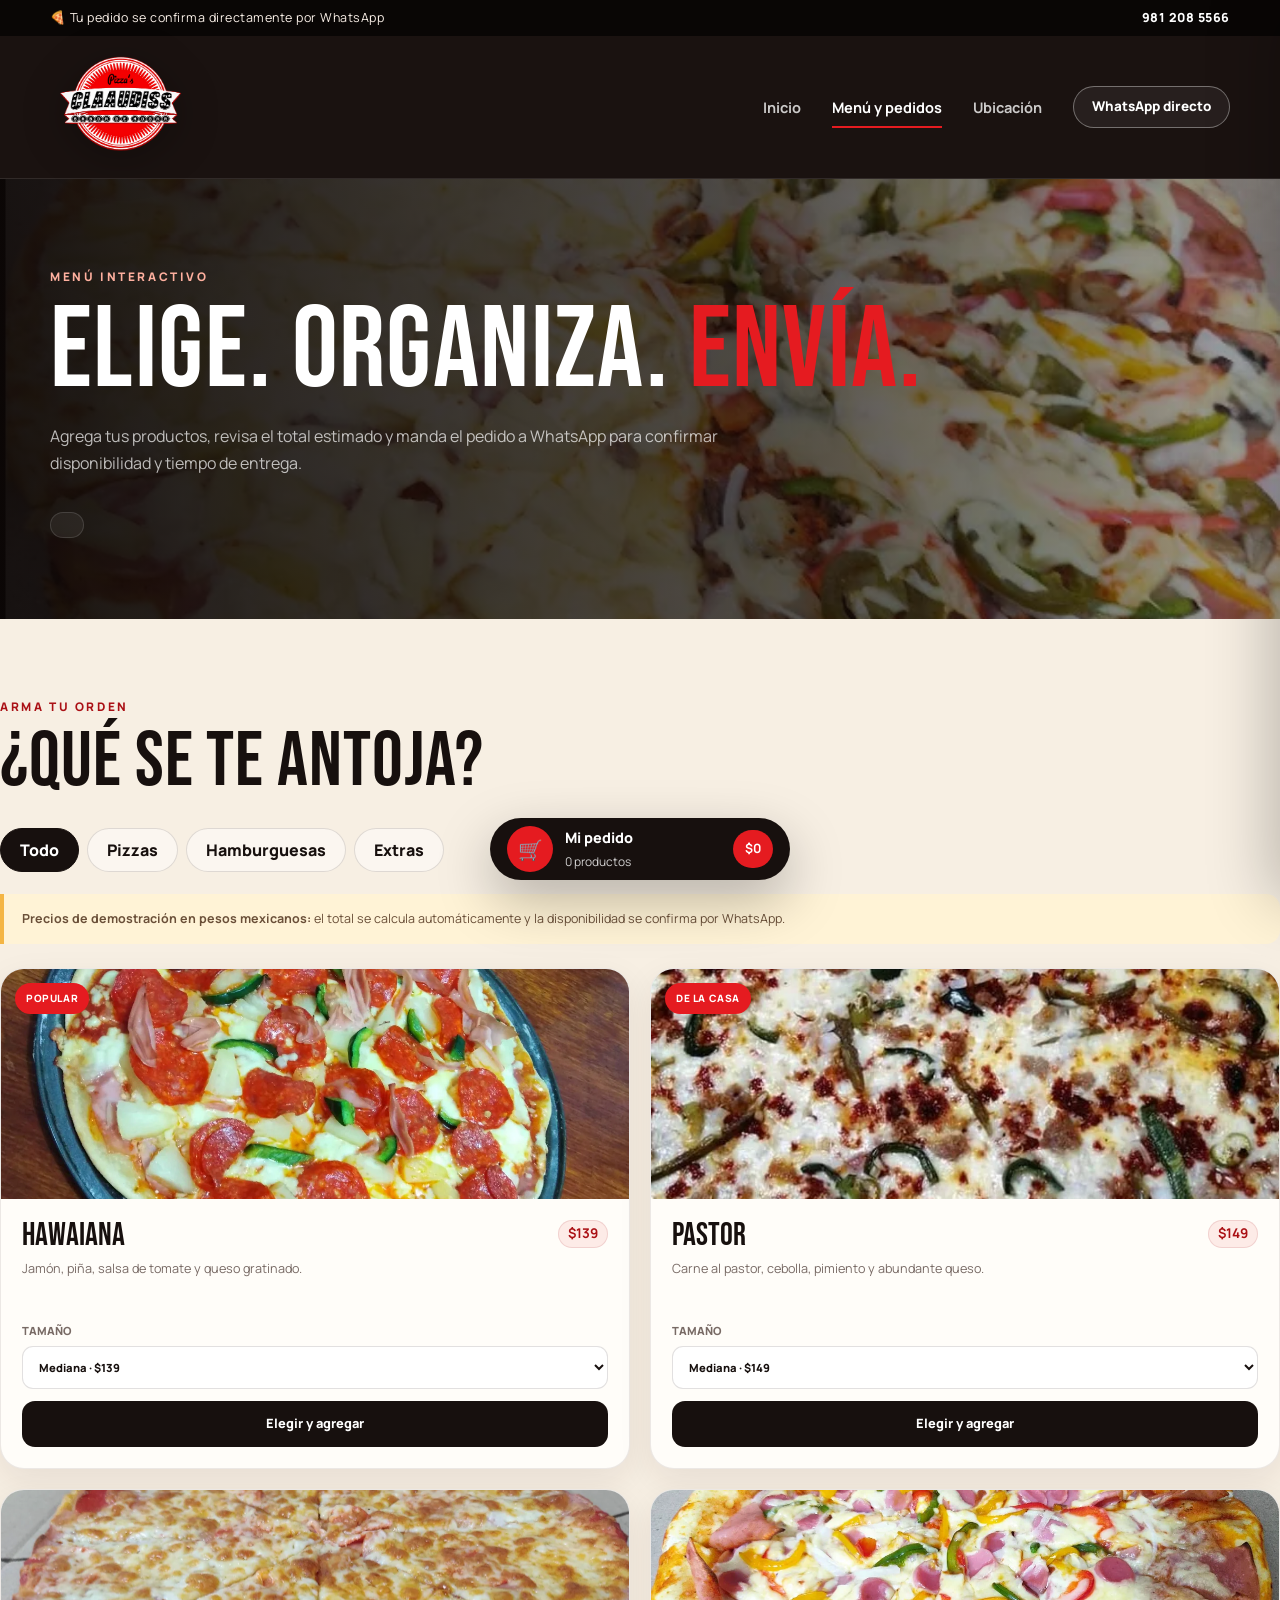
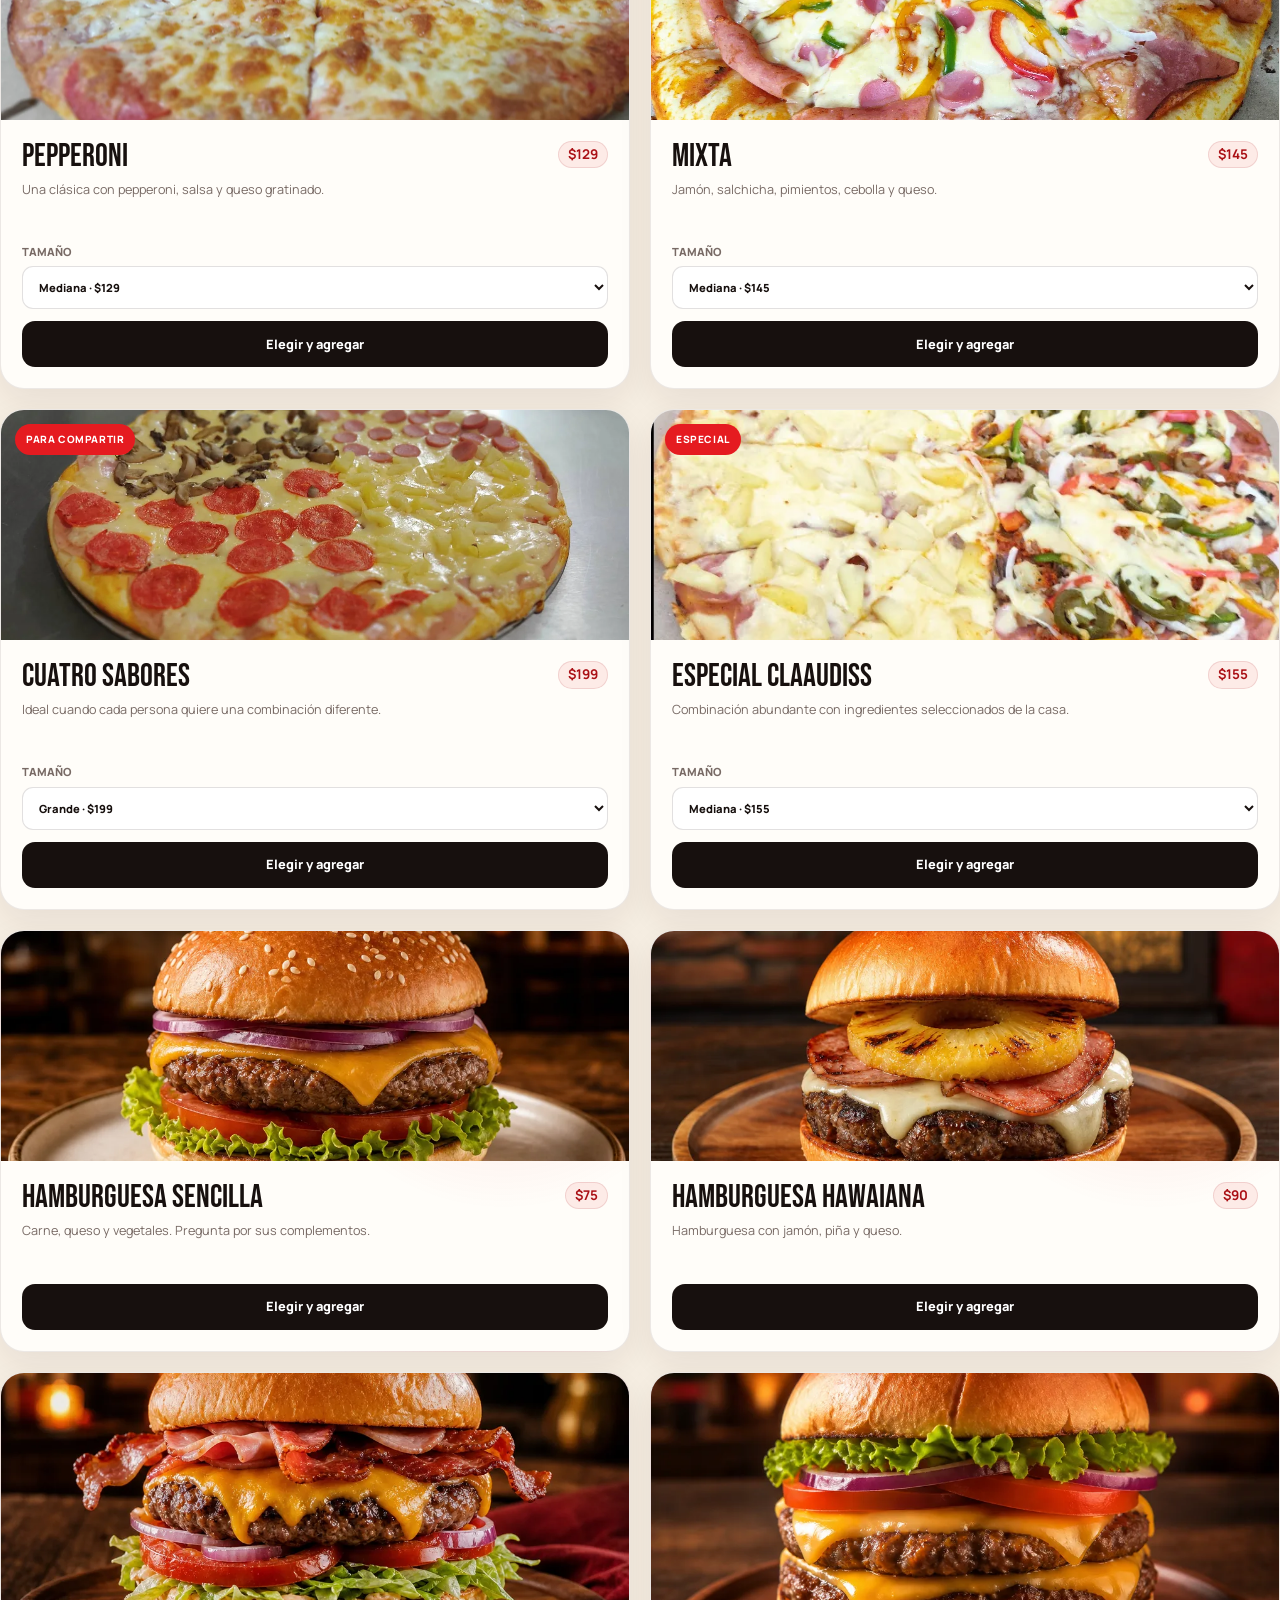
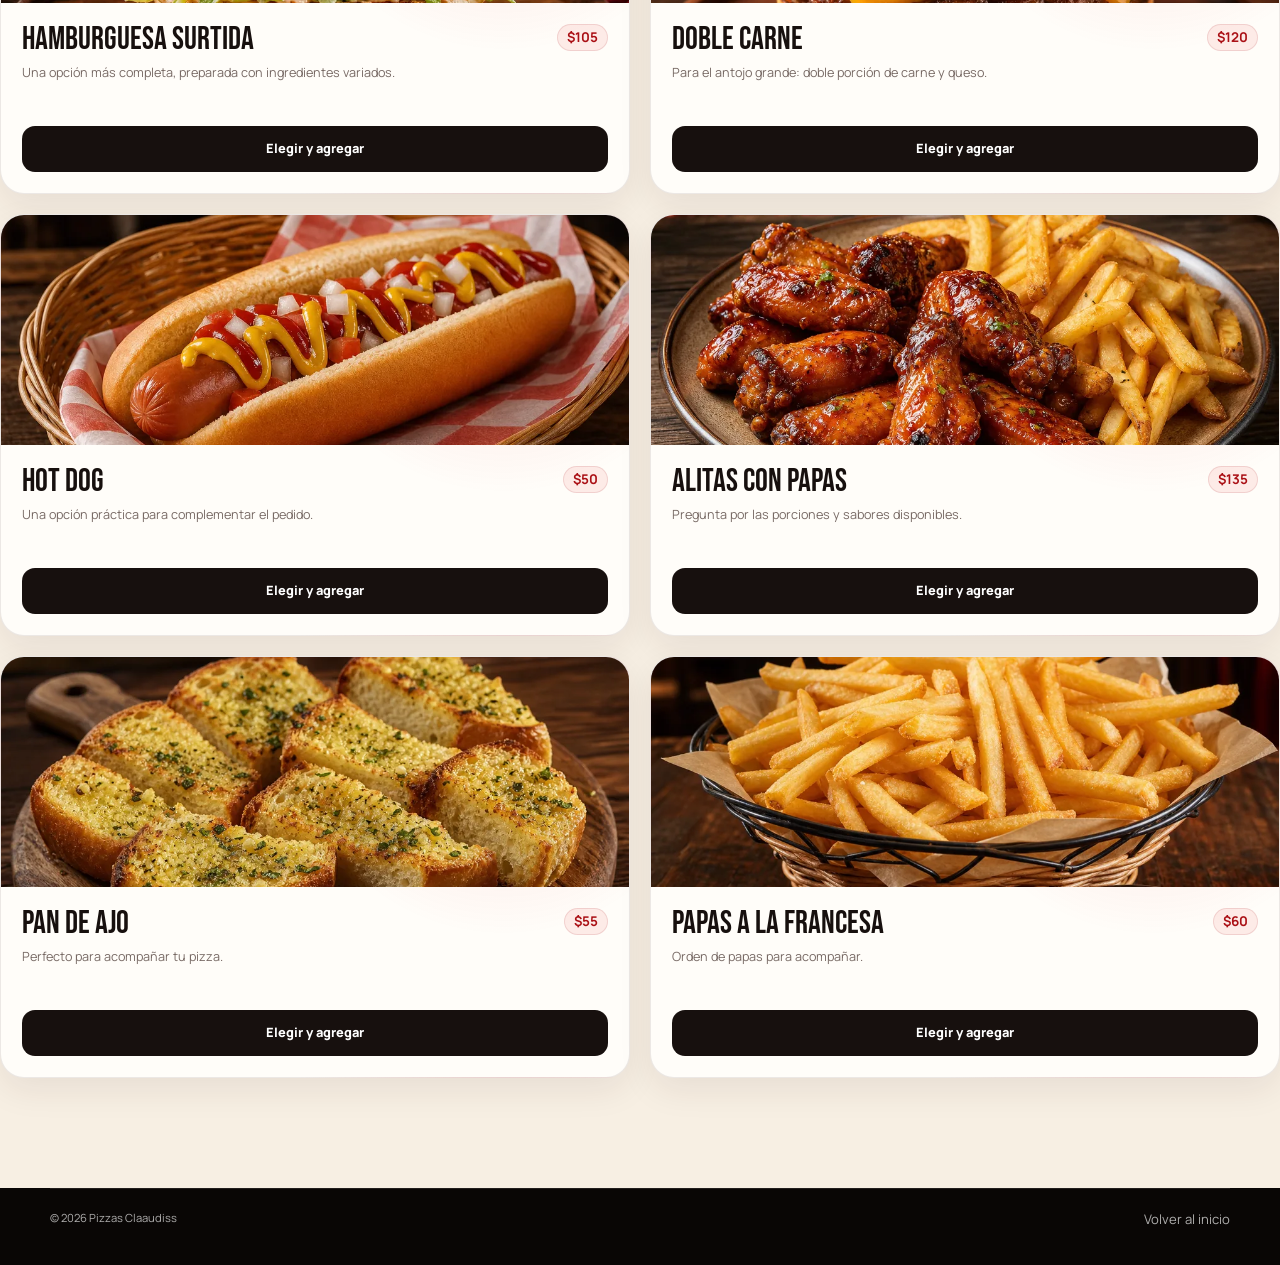
==== commit 6fc95f52: "Add files via upload" ====
--- a/menu.html
+++ b/menu.html
@@ -47,10 +47,9 @@
       <div class="container menu-hero__content reveal">
         <p class="eyebrow">Menú interactivo</p>
         <h1>Elige. Organiza. <em>Envía.</em></h1>
-        <p>Agrega tus productos, revisa el pedido y mándalo a WhatsApp. El precio final, disponibilidad y tiempo de entrega se confirman con Pizzas Claaudiss.</p>
+        <p>Agrega tus productos, revisa el total estimado y manda el pedido a WhatsApp para confirmar disponibilidad y tiempo de entrega.</p>
         <div class="menu-hero__notice">
-          <span>🔒</span>
-          <p><strong>Sin pagos dentro del sitio.</strong> Aquí solamente preparas el mensaje de tu pedido.</p>
+          
         </div>
       </div>
     </section>
@@ -63,9 +62,6 @@
               <p class="eyebrow eyebrow--dark">Arma tu orden</p>
               <h2>¿Qué se te antoja?</h2>
             </div>
-            <button class="cart-mobile-button" type="button" data-cart-open>
-              Ver pedido <span data-cart-count>0</span>
-            </button>
           </div>
 
           <div class="category-tabs" role="tablist" aria-label="Categorías del menú">
@@ -76,149 +72,149 @@
           </div>
 
           <div class="menu-note reveal">
-            <strong>Menú base para pedidos:</strong> los sabores se basan en la oferta publicada del negocio. Precios y disponibilidad se confirman por WhatsApp.
+            <strong>Precios de demostración en pesos mexicanos:</strong> el total se calcula automáticamente y la disponibilidad se confirma por WhatsApp.
           </div>
 
           <div class="product-grid" id="product-grid">
-            <article class="product-card reveal" data-category="pizza" data-id="hawaiana" data-name="Pizza Hawaiana">
+            <article class="product-card reveal" data-category="pizza" data-id="hawaiana" data-name="Pizza Hawaiana" data-price="139">
               <div class="product-card__image"><img src="assets/img/pizza-pepperoni-hawaiana.webp" alt="Pizza hawaiana" loading="lazy"><span>Popular</span></div>
               <div class="product-card__body">
-                <div class="product-card__title"><h3>Hawaiana</h3><strong>Precio a confirmar</strong></div>
+                <div class="product-card__title"><h3>Hawaiana</h3><strong class="product-price" data-product-price aria-live="polite">$139</strong></div>
                 <p>Jamón, piña, salsa de tomate y queso gratinado.</p>
                 <label>Tamaño
-                  <select class="product-size"><option>Chica</option><option selected>Mediana</option><option>Grande</option><option>Familiar</option></select>
-                </label>
-                <button class="add-product" type="button">Agregar al pedido</button>
-              </div>
-            </article>
-
-            <article class="product-card reveal" data-category="pizza" data-id="pastor" data-name="Pizza Pastor">
+                  <select class="product-size"><option value="Chica" data-price="99">Chica · $99</option><option value="Mediana" data-price="139" selected>Mediana · $139</option><option value="Grande" data-price="179">Grande · $179</option><option value="Familiar" data-price="229">Familiar · $229</option></select>
+                </label>
+                <button class="add-product" type="button">Agregar al pedido</button>
+              </div>
+            </article>
+
+            <article class="product-card reveal" data-category="pizza" data-id="pastor" data-name="Pizza Pastor" data-price="149">
               <div class="product-card__image"><img src="assets/img/pizza-pastor.webp" alt="Pizza al pastor" loading="lazy"><span>De la casa</span></div>
               <div class="product-card__body">
-                <div class="product-card__title"><h3>Pastor</h3><strong>Precio a confirmar</strong></div>
+                <div class="product-card__title"><h3>Pastor</h3><strong class="product-price" data-product-price aria-live="polite">$149</strong></div>
                 <p>Carne al pastor, cebolla, pimiento y abundante queso.</p>
                 <label>Tamaño
-                  <select class="product-size"><option>Chica</option><option selected>Mediana</option><option>Grande</option><option>Familiar</option></select>
-                </label>
-                <button class="add-product" type="button">Agregar al pedido</button>
-              </div>
-            </article>
-
-            <article class="product-card reveal" data-category="pizza" data-id="pepperoni" data-name="Pizza Pepperoni">
+                  <select class="product-size"><option value="Chica" data-price="109">Chica · $109</option><option value="Mediana" data-price="149" selected>Mediana · $149</option><option value="Grande" data-price="189">Grande · $189</option><option value="Familiar" data-price="239">Familiar · $239</option></select>
+                </label>
+                <button class="add-product" type="button">Agregar al pedido</button>
+              </div>
+            </article>
+
+            <article class="product-card reveal" data-category="pizza" data-id="pepperoni" data-name="Pizza Pepperoni" data-price="129">
               <div class="product-card__image"><img src="assets/img/pizza-queso.webp" alt="Pizza de pepperoni y queso" loading="lazy"></div>
               <div class="product-card__body">
-                <div class="product-card__title"><h3>Pepperoni</h3><strong>Precio a confirmar</strong></div>
+                <div class="product-card__title"><h3>Pepperoni</h3><strong class="product-price" data-product-price aria-live="polite">$129</strong></div>
                 <p>Una clásica con pepperoni, salsa y queso gratinado.</p>
                 <label>Tamaño
-                  <select class="product-size"><option>Chica</option><option selected>Mediana</option><option>Grande</option><option>Familiar</option></select>
-                </label>
-                <button class="add-product" type="button">Agregar al pedido</button>
-              </div>
-            </article>
-
-            <article class="product-card reveal" data-category="pizza" data-id="mixta" data-name="Pizza Mixta">
+                  <select class="product-size"><option value="Chica" data-price="89">Chica · $89</option><option value="Mediana" data-price="129" selected>Mediana · $129</option><option value="Grande" data-price="169">Grande · $169</option><option value="Familiar" data-price="219">Familiar · $219</option></select>
+                </label>
+                <button class="add-product" type="button">Agregar al pedido</button>
+              </div>
+            </article>
+
+            <article class="product-card reveal" data-category="pizza" data-id="mixta" data-name="Pizza Mixta" data-price="145">
               <div class="product-card__image"><img src="assets/img/pizza-mixta.webp" alt="Pizza mixta" loading="lazy"></div>
               <div class="product-card__body">
-                <div class="product-card__title"><h3>Mixta</h3><strong>Precio a confirmar</strong></div>
+                <div class="product-card__title"><h3>Mixta</h3><strong class="product-price" data-product-price aria-live="polite">$145</strong></div>
                 <p>Jamón, salchicha, pimientos, cebolla y queso.</p>
                 <label>Tamaño
-                  <select class="product-size"><option>Chica</option><option selected>Mediana</option><option>Grande</option><option>Familiar</option></select>
-                </label>
-                <button class="add-product" type="button">Agregar al pedido</button>
-              </div>
-            </article>
-
-            <article class="product-card reveal" data-category="pizza" data-id="cuatro-sabores" data-name="Pizza Cuatro sabores">
+                  <select class="product-size"><option value="Chica" data-price="105">Chica · $105</option><option value="Mediana" data-price="145" selected>Mediana · $145</option><option value="Grande" data-price="185">Grande · $185</option><option value="Familiar" data-price="235">Familiar · $235</option></select>
+                </label>
+                <button class="add-product" type="button">Agregar al pedido</button>
+              </div>
+            </article>
+
+            <article class="product-card reveal" data-category="pizza" data-id="cuatro-sabores" data-name="Pizza Cuatro sabores" data-price="199">
               <div class="product-card__image"><img src="assets/img/pizza-cuatro-sabores.webp" alt="Pizza de cuatro sabores" loading="lazy"><span>Para compartir</span></div>
               <div class="product-card__body">
-                <div class="product-card__title"><h3>Cuatro sabores</h3><strong>Precio a confirmar</strong></div>
+                <div class="product-card__title"><h3>Cuatro sabores</h3><strong class="product-price" data-product-price aria-live="polite">$199</strong></div>
                 <p>Ideal cuando cada persona quiere una combinación diferente.</p>
                 <label>Tamaño
-                  <select class="product-size"><option>Mediana</option><option selected>Grande</option><option>Familiar</option></select>
-                </label>
-                <button class="add-product" type="button">Agregar al pedido</button>
-              </div>
-            </article>
-
-            <article class="product-card reveal" data-category="pizza" data-id="especial" data-name="Pizza Especial Claaudiss">
+                  <select class="product-size"><option value="Mediana" data-price="159">Mediana · $159</option><option value="Grande" data-price="199" selected>Grande · $199</option><option value="Familiar" data-price="249">Familiar · $249</option></select>
+                </label>
+                <button class="add-product" type="button">Agregar al pedido</button>
+              </div>
+            </article>
+
+            <article class="product-card reveal" data-category="pizza" data-id="especial" data-name="Pizza Especial Claaudiss" data-price="155">
               <div class="product-card__image"><img src="assets/img/pizza-mitad-mitad.webp" alt="Pizza especial Claaudiss" loading="lazy"><span>Especial</span></div>
               <div class="product-card__body">
-                <div class="product-card__title"><h3>Especial Claaudiss</h3><strong>Precio a confirmar</strong></div>
+                <div class="product-card__title"><h3>Especial Claaudiss</h3><strong class="product-price" data-product-price aria-live="polite">$155</strong></div>
                 <p>Combinación abundante con ingredientes seleccionados de la casa.</p>
                 <label>Tamaño
-                  <select class="product-size"><option>Chica</option><option selected>Mediana</option><option>Grande</option><option>Familiar</option></select>
-                </label>
-                <button class="add-product" type="button">Agregar al pedido</button>
-              </div>
-            </article>
-
-            <article class="product-card product-card--text reveal" data-category="burger" data-id="burger-sencilla" data-name="Hamburguesa sencilla">
-              <div class="product-card__emoji" aria-hidden="true">🍔</div>
-              <div class="product-card__body">
-                <div class="product-card__title"><h3>Hamburguesa sencilla</h3><strong>Precio a confirmar</strong></div>
+                  <select class="product-size"><option value="Chica" data-price="115">Chica · $115</option><option value="Mediana" data-price="155" selected>Mediana · $155</option><option value="Grande" data-price="195">Grande · $195</option><option value="Familiar" data-price="245">Familiar · $245</option></select>
+                </label>
+                <button class="add-product" type="button">Agregar al pedido</button>
+              </div>
+            </article>
+
+            <article class="product-card product-card--text reveal" data-category="burger" data-id="burger-sencilla" data-name="Hamburguesa sencilla" data-price="75">
+              <div class="product-card__image"><img src="assets/img/burger-sencilla.webp" alt="Hamburguesa sencilla con queso y vegetales" loading="lazy"></div>
+              <div class="product-card__body">
+                <div class="product-card__title"><h3>Hamburguesa sencilla</h3><strong class="product-price" data-product-price>$75</strong></div>
                 <p>Carne, queso y vegetales. Pregunta por sus complementos.</p>
                 <button class="add-product" type="button">Agregar al pedido</button>
               </div>
             </article>
 
-            <article class="product-card product-card--text reveal" data-category="burger" data-id="burger-hawaiana" data-name="Hamburguesa hawaiana">
-              <div class="product-card__emoji" aria-hidden="true">🍍</div>
-              <div class="product-card__body">
-                <div class="product-card__title"><h3>Hamburguesa hawaiana</h3><strong>Precio a confirmar</strong></div>
+            <article class="product-card product-card--text reveal" data-category="burger" data-id="burger-hawaiana" data-name="Hamburguesa hawaiana" data-price="90">
+              <div class="product-card__image"><img src="assets/img/burger-hawaiana.webp" alt="Hamburguesa hawaiana con jamón, queso y piña asada" loading="lazy"></div>
+              <div class="product-card__body">
+                <div class="product-card__title"><h3>Hamburguesa hawaiana</h3><strong class="product-price" data-product-price>$90</strong></div>
                 <p>Hamburguesa con jamón, piña y queso.</p>
                 <button class="add-product" type="button">Agregar al pedido</button>
               </div>
             </article>
 
-            <article class="product-card product-card--text reveal" data-category="burger" data-id="burger-surtida" data-name="Hamburguesa surtida">
-              <div class="product-card__emoji" aria-hidden="true">🥓</div>
-              <div class="product-card__body">
-                <div class="product-card__title"><h3>Hamburguesa surtida</h3><strong>Precio a confirmar</strong></div>
+            <article class="product-card product-card--text reveal" data-category="burger" data-id="burger-surtida" data-name="Hamburguesa surtida" data-price="105">
+              <div class="product-card__image"><img src="assets/img/burger-surtida.webp" alt="Hamburguesa surtida con queso, tocino y vegetales" loading="lazy"></div>
+              <div class="product-card__body">
+                <div class="product-card__title"><h3>Hamburguesa surtida</h3><strong class="product-price" data-product-price>$105</strong></div>
                 <p>Una opción más completa, preparada con ingredientes variados.</p>
                 <button class="add-product" type="button">Agregar al pedido</button>
               </div>
             </article>
 
-            <article class="product-card product-card--text reveal" data-category="burger" data-id="burger-doble" data-name="Hamburguesa doble carne">
-              <div class="product-card__emoji" aria-hidden="true">🍔</div>
-              <div class="product-card__body">
-                <div class="product-card__title"><h3>Doble carne</h3><strong>Precio a confirmar</strong></div>
+            <article class="product-card product-card--text reveal" data-category="burger" data-id="burger-doble" data-name="Hamburguesa doble carne" data-price="120">
+              <div class="product-card__image"><img src="assets/img/burger-doble.webp" alt="Hamburguesa con doble carne y queso" loading="lazy"></div>
+              <div class="product-card__body">
+                <div class="product-card__title"><h3>Doble carne</h3><strong class="product-price" data-product-price>$120</strong></div>
                 <p>Para el antojo grande: doble porción de carne y queso.</p>
                 <button class="add-product" type="button">Agregar al pedido</button>
               </div>
             </article>
 
-            <article class="product-card product-card--text reveal" data-category="extra" data-id="hotdog" data-name="Hot dog">
-              <div class="product-card__emoji" aria-hidden="true">🌭</div>
-              <div class="product-card__body">
-                <div class="product-card__title"><h3>Hot dog</h3><strong>Precio a confirmar</strong></div>
+            <article class="product-card product-card--text reveal" data-category="extra" data-id="hotdog" data-name="Hot dog" data-price="50">
+              <div class="product-card__image"><img src="assets/img/hotdog.webp" alt="Hot dog con tomate, cebolla, mostaza y cátsup" loading="lazy"></div>
+              <div class="product-card__body">
+                <div class="product-card__title"><h3>Hot dog</h3><strong class="product-price" data-product-price>$50</strong></div>
                 <p>Una opción práctica para complementar el pedido.</p>
                 <button class="add-product" type="button">Agregar al pedido</button>
               </div>
             </article>
 
-            <article class="product-card product-card--text reveal" data-category="extra" data-id="alitas-papas" data-name="Alitas con papas">
-              <div class="product-card__emoji" aria-hidden="true">🍗</div>
-              <div class="product-card__body">
-                <div class="product-card__title"><h3>Alitas con papas</h3><strong>Precio a confirmar</strong></div>
+            <article class="product-card product-card--text reveal" data-category="extra" data-id="alitas-papas" data-name="Alitas con papas" data-price="135">
+              <div class="product-card__image"><img src="assets/img/alitas-papas.webp" alt="Alitas glaseadas acompañadas con papas a la francesa" loading="lazy"></div>
+              <div class="product-card__body">
+                <div class="product-card__title"><h3>Alitas con papas</h3><strong class="product-price" data-product-price>$135</strong></div>
                 <p>Pregunta por las porciones y sabores disponibles.</p>
                 <button class="add-product" type="button">Agregar al pedido</button>
               </div>
             </article>
 
-            <article class="product-card product-card--text reveal" data-category="extra" data-id="pan-ajo" data-name="Pan de ajo">
-              <div class="product-card__emoji" aria-hidden="true">🥖</div>
-              <div class="product-card__body">
-                <div class="product-card__title"><h3>Pan de ajo</h3><strong>Precio a confirmar</strong></div>
+            <article class="product-card product-card--text reveal" data-category="extra" data-id="pan-ajo" data-name="Pan de ajo" data-price="55">
+              <div class="product-card__image"><img src="assets/img/pan-ajo.webp" alt="Pan de ajo dorado con mantequilla y perejil" loading="lazy"></div>
+              <div class="product-card__body">
+                <div class="product-card__title"><h3>Pan de ajo</h3><strong class="product-price" data-product-price>$55</strong></div>
                 <p>Perfecto para acompañar tu pizza.</p>
                 <button class="add-product" type="button">Agregar al pedido</button>
               </div>
             </article>
 
-            <article class="product-card product-card--text reveal" data-category="extra" data-id="papas" data-name="Papas a la francesa">
-              <div class="product-card__emoji" aria-hidden="true">🍟</div>
-              <div class="product-card__body">
-                <div class="product-card__title"><h3>Papas a la francesa</h3><strong>Precio a confirmar</strong></div>
+            <article class="product-card product-card--text reveal" data-category="extra" data-id="papas" data-name="Papas a la francesa" data-price="60">
+              <div class="product-card__image"><img src="assets/img/papas-francesa.webp" alt="Canasta de papas a la francesa doradas" loading="lazy"></div>
+              <div class="product-card__body">
+                <div class="product-card__title"><h3>Papas a la francesa</h3><strong class="product-price" data-product-price>$60</strong></div>
                 <p>Orden de papas para acompañar.</p>
                 <button class="add-product" type="button">Agregar al pedido</button>
               </div>
@@ -227,51 +223,119 @@
         </div>
 
         <aside class="cart-panel" id="cart-panel" aria-label="Resumen del pedido">
-          <button class="cart-close" type="button" data-cart-close aria-label="Cerrar pedido">×</button>
           <div class="cart-panel__header">
-            <p class="eyebrow">Tu pedido</p>
-            <h2>Resumen</h2>
-            <span><b data-cart-count>0</b> productos</span>
-          </div>
-
-          <div class="cart-empty" data-cart-empty>
-            <div>🍕</div>
-            <h3>Tu pedido está vacío</h3>
-            <p>Agrega algo del menú para comenzar.</p>
-          </div>
-          <div class="cart-items" data-cart-items></div>
-
-          <form class="order-form" id="order-form">
-            <fieldset>
-              <legend>¿Cómo recibirás tu pedido?</legend>
-              <div class="service-options">
-                <label><input type="radio" name="service" value="Entrega a domicilio" checked><span>🛵 Domicilio</span></label>
-                <label><input type="radio" name="service" value="Recoger en el local"><span>🏠 Recoger</span></label>
-              </div>
-            </fieldset>
-            <label>Tu nombre
-              <input type="text" name="customer" placeholder="Ej. Francisco" autocomplete="name">
-            </label>
-            <label data-address-field>Dirección o referencia
-              <textarea name="address" rows="2" placeholder="Calle, número y una referencia"></textarea>
-            </label>
-            <label>Notas del pedido
-              <textarea name="notes" rows="2" placeholder="Ej. sin cebolla, traer cambio..."></textarea>
-            </label>
-            <div class="cart-disclaimer">
-              <strong>Pago directo con el negocio</strong>
-              <span>Efectivo o tarjeta, sujeto a confirmación. Este sitio no procesa pagos.</span>
-            </div>
-            <button class="send-order" type="submit">
-              <svg viewBox="0 0 32 32" aria-hidden="true"><path d="M16 3a12.8 12.8 0 0 0-11 19.4L3.2 29l6.8-1.8A12.9 12.9 0 1 0 16 3Zm0 23.3c-2 0-4-.6-5.7-1.6l-.4-.2-4 .9 1-3.9-.3-.4A10.4 10.4 0 1 1 16 26.3Zm5.7-7.8c-.3-.2-1.8-.9-2.1-1-.3-.1-.5-.2-.7.2-.2.3-.8 1-.9 1.2-.2.2-.4.2-.7.1-2-.9-3.3-1.7-4.6-4-.3-.6.3-.5.9-1.7.1-.2 0-.5 0-.7l-1-2.4c-.3-.6-.6-.5-.9-.5H11c-.3 0-.7.1-1 .5-.4.4-1.4 1.4-1.4 3.4 0 2 1.5 4 1.7 4.3.2.3 2.9 4.4 7 6.2 2.6 1.1 3.6 1.2 4.9 1 1.5-.2 1.8-.9 2-1.7.2-.8.2-1.5.1-1.7-.1-.2-.3-.3-.6-.4Z"/></svg>
-              Enviar pedido por WhatsApp
-            </button>
-            <p class="form-help">Se abrirá WhatsApp con tu pedido listo para revisar y enviar.</p>
-          </form>
+            <div>
+              <p class="eyebrow">Tu pedido</p>
+              <h2>Resumen</h2>
+            </div>
+            <button class="cart-close" type="button" data-cart-close aria-label="Cerrar pedido">×</button>
+          </div>
+
+          <div class="cart-body">
+            <div class="cart-empty" data-cart-empty>
+              <div>🍕</div>
+              <h3>Tu pedido está vacío</h3>
+              <p>Agrega algo del menú para comenzar.</p>
+            </div>
+            <div class="cart-items" data-cart-items></div>
+            <div class="cart-total">
+              <span>Total estimado</span>
+              <strong data-cart-total>$0 MXN</strong>
+            </div>
+
+            <form class="order-form" id="order-form">
+              <fieldset>
+                <legend>¿Cómo recibirás tu pedido?</legend>
+                <div class="service-options">
+                  <label><input type="radio" name="service" value="Entrega a domicilio" checked><span>🛵 Domicilio</span></label>
+                  <label><input type="radio" name="service" value="Recoger en el local"><span>🏠 Recoger</span></label>
+                </div>
+              </fieldset>
+              <label>Tu nombre
+                <input type="text" name="customer" placeholder="Ej. Francisco" autocomplete="name">
+              </label>
+              <label data-address-field>Dirección o referencia
+                <textarea name="address" rows="2" placeholder="Calle, número, color de casa, referencias..."></textarea>
+                <div class="location-tag" id="location-tag" hidden>
+                  <span class="loc-tag-icon"><svg width="14" height="14" viewBox="0 0 24 24" fill="none" stroke="currentColor" stroke-width="2" stroke-linecap="round" stroke-linejoin="round"><circle cx="12" cy="12" r="10"/><circle cx="12" cy="12" r="3"/></svg></span>
+                  <span class="loc-tag-link" id="loc-tag-link"></span>
+                  <button type="button" class="loc-tag-remove" id="loc-tag-remove" aria-label="Quitar ubicación">×</button>
+                </div>
+                <button type="button" class="locate-btn" id="locate-btn">
+                  <svg width="16" height="16" viewBox="0 0 24 24" fill="none" stroke="currentColor" stroke-width="2" stroke-linecap="round" stroke-linejoin="round"><circle cx="12" cy="12" r="10"/><circle cx="12" cy="12" r="3"/><line x1="12" y1="2" x2="12" y2="6"/><line x1="12" y1="18" x2="12" y2="22"/><line x1="2" y1="12" x2="6" y2="12"/><line x1="18" y1="12" x2="22" y2="12"/></svg>
+                  Compartir mi ubicación
+                </button>
+              </label>
+              <label>Notas del pedido
+                <textarea name="notes" rows="2" placeholder="Ej. sin cebolla, traer cambio..."></textarea>
+              </label>
+              <div class="cart-disclaimer">
+                <strong>Precios de demostración</strong>
+                <span>El total es estimado. El negocio confirma disponibilidad y forma de pago por WhatsApp.</span>
+              </div>
+              <button class="send-order" type="submit">
+                <svg viewBox="0 0 32 32" aria-hidden="true"><path d="M16 3a12.8 12.8 0 0 0-11 19.4L3.2 29l6.8-1.8A12.9 12.9 0 1 0 16 3Zm0 23.3c-2 0-4-.6-5.7-1.6l-.4-.2-4 .9 1-3.9-.3-.4A10.4 10.4 0 1 1 16 26.3Zm5.7-7.8c-.3-.2-1.8-.9-2.1-1-.3-.1-.5-.2-.7.2-.2.3-.8 1-.9 1.2-.2.2-.4.2-.7.1-2-.9-3.3-1.7-4.6-4-.3-.6.3-.5.9-1.7.1-.2 0-.5 0-.7l-1-2.4c-.3-.6-.6-.5-.9-.5H11c-.3 0-.7.1-1 .5-.4.4-1.4 1.4-1.4 3.4 0 2 1.5 4 1.7 4.3.2.3 2.9 4.4 7 6.2 2.6 1.1 3.6 1.2 4.9 1 1.5-.2 1.8-.9 2-1.7.2-.8.2-1.5.1-1.7-.1-.2-.3-.3-.6-.4Z"/></svg>
+                Enviar pedido por WhatsApp
+              </button>
+              <p class="form-help">Se abrirá WhatsApp con tu pedido listo para revisar y enviar.</p>
+            </form>
+          </div>
         </aside>
       </div>
     </section>
   </main>
+
+  <div class="product-modal" data-product-modal hidden>
+    <button class="product-modal__backdrop" type="button" data-product-modal-close tabindex="-1" aria-label="Cerrar producto"></button>
+    <section class="product-modal__dialog" role="dialog" aria-modal="true" aria-labelledby="product-modal-title" aria-describedby="product-modal-description">
+      <button class="product-modal__close" type="button" data-product-modal-close aria-label="Cerrar">×</button>
+      <div class="product-modal__media">
+        <img data-modal-image src="" alt="" hidden>
+        <div class="product-modal__emoji" data-modal-emoji role="img" hidden></div>
+      </div>
+      <div class="product-modal__content">
+        <p class="eyebrow eyebrow--dark">Personaliza tu producto</p>
+        <h2 id="product-modal-title" data-modal-name>Producto</h2>
+        <p class="product-modal__description" id="product-modal-description" data-modal-description></p>
+
+        <div class="product-modal__options">
+          <label data-modal-size-field>Tamaño
+            <select data-modal-size></select>
+          </label>
+          <div class="product-modal__quantity">
+            <span>Cantidad</span>
+            <div>
+              <button type="button" data-modal-action="minus" aria-label="Quitar una unidad">−</button>
+              <strong data-modal-quantity>1</strong>
+              <button type="button" data-modal-action="plus" aria-label="Agregar una unidad">+</button>
+            </div>
+          </div>
+        </div>
+
+        <label class="product-modal__note">Nota para este producto
+          <textarea data-modal-note rows="3" maxlength="140" placeholder="Ej. sin cebolla, bien cocida, mitad sin piña..."></textarea>
+          <small><span data-modal-note-count>0</span>/140</small>
+        </label>
+
+        <div class="product-modal__footer">
+          <div>
+            <span data-modal-price-label>Precio</span>
+            <strong data-modal-price>$0</strong>
+          </div>
+          <button class="product-modal__add" type="button" data-modal-add>
+            <span>Agregar al pedido</span>
+            <strong data-modal-add-total>$0</strong>
+          </button>
+        </div>
+      </div>
+    </section>
+  </div>
+
+  <button class="cart-floating" id="cartFloating" type="button" data-cart-open aria-label="Abrir pedido">
+    <span class="cart-floating-icon">🛒</span>
+    <span class="cart-floating-copy"><b>Mi pedido</b><small><span data-cart-count>0</span> productos</small></span>
+    <strong data-cart-total>$0 MXN</strong>
+  </button>
 
   <div class="cart-backdrop" data-cart-close></div>
 
--- a/styles.css
+++ b/styles.css
@@ -25,7 +25,7 @@
   line-height: 1.65;
   -webkit-font-smoothing: antialiased;
 }
-body.nav-open, body.cart-open { overflow: hidden; }
+body.nav-open, body.cart-open, body.modal-open { overflow: hidden; }
 img { display: block; max-width: 100%; }
 a { color: inherit; text-decoration: none; }
 button, input, textarea, select { font: inherit; }
@@ -114,6 +114,7 @@
 .food-card__content span { color: #ffc1af; font-size: .68rem; font-weight: 800; letter-spacing: .16em; text-transform: uppercase; }
 .food-card__content h3 { margin: 2px 0 3px; font-family: "Bebas Neue", sans-serif; font-size: 2.8rem; font-weight: 400; line-height: 1; }
 .food-card__content p { margin-bottom: 12px; color: rgba(255,255,255,.72); font-size: .86rem; }
+.food-card__price { display: block; width: fit-content; margin-bottom: 13px; padding: 6px 10px; border: 1px solid rgba(255,255,255,.18); border-radius: 999px; color: #fff; background: rgba(229,27,32,.88); font-size: .8rem; line-height: 1; }
 .food-card__content a { font-size: .78rem; font-weight: 800; text-decoration: underline; text-underline-offset: 5px; }
 .center-action { margin-top: 42px; text-align: center; }
 
@@ -194,11 +195,17 @@
 .menu-hero__notice { display: inline-flex; align-items: center; gap: 12px; max-width: 650px; margin-top: 20px; padding: 12px 16px; border: 1px solid rgba(255,255,255,.13); border-radius: 14px; background: rgba(255,255,255,.06); }
 .menu-hero__notice p { margin: 0; font-size: .78rem; }
 .order-section { padding: 78px 0 110px; }
-.order-layout { display: grid; grid-template-columns: minmax(0, 1fr) 380px; align-items: start; gap: 32px; }
+.order-layout { display: block; width: 100%; }
 .catalog__top { display: flex; justify-content: space-between; align-items: end; gap: 20px; }
 .catalog__top h2 { margin-bottom: 0; font-size: clamp(3.6rem, 6vw, 5.5rem); }
-.cart-mobile-button { display: none; border: 0; border-radius: 999px; padding: 12px 17px; color: #fff; background: var(--ink); font-weight: 800; }
-.cart-mobile-button span { display: inline-grid; place-items: center; min-width: 25px; height: 25px; margin-left: 8px; border-radius: 50%; background: var(--red); }
+.cart-floating { position: fixed; left: 50%; bottom: 20px; z-index: 160; transform: translateX(-50%); min-width: 300px; min-height: 54px; display: flex; align-items: center; gap: 12px; padding: 8px 17px; border: 0; border-radius: 999px; background: var(--ink); color: #fff; box-shadow: 0 20px 55px rgba(0,0,0,.27); cursor: pointer; transition: transform .2s ease, background .2s ease; }
+.cart-floating:hover { background: var(--red); transform: translateX(-50%) translateY(-2px); }
+.cart-floating-icon { width: 46px; height: 46px; display: grid; place-items: center; border-radius: 50%; background: var(--red); color: #fff; font-size: 1.25rem; flex-shrink: 0; }
+.cart-floating-copy { flex: 1; text-align: left; min-width: 0; }
+.cart-floating-copy b, .cart-floating-copy small { display: block; }
+.cart-floating-copy b { font-size: .9rem; font-weight: 800; color: #fff; }
+.cart-floating-copy small { color: rgba(255,255,255,.8); font-size: .75rem; margin-top: 2px; }
+.cart-floating > strong { padding: 8px 12px; border-radius: 999px; background: var(--red); color: #fff; font-size: .8rem; white-space: nowrap; }
 .category-tabs { display: flex; gap: 8px; margin: 28px 0 20px; padding-bottom: 2px; overflow-x: auto; scrollbar-width: none; }
 .category-tab { flex: 0 0 auto; min-height: 44px; padding: 0 19px; border: 1px solid var(--line); border-radius: 999px; color: var(--ink); background: rgba(255,255,255,.46); font-weight: 800; }
 .category-tab.is-active { color: #fff; border-color: var(--ink); background: var(--ink); }
@@ -215,6 +222,7 @@
 .product-card__title { display: flex; align-items: start; justify-content: space-between; gap: 12px; }
 .product-card__title h3 { margin-bottom: 7px; font-family: "Bebas Neue", sans-serif; font-size: 2rem; font-weight: 400; line-height: 1; }
 .product-card__title strong { flex: 0 0 auto; color: var(--red-deep); font-size: .64rem; }
+.product-card__title .product-price { padding: 6px 9px; border: 1px solid rgba(155,20,24,.12); border-radius: 999px; color: var(--red-deep); background: rgba(229,27,32,.08); font-size: .84rem; line-height: 1; white-space: nowrap; }
 .product-card__body > p { min-height: 47px; margin-bottom: 16px; color: var(--muted); font-size: .79rem; }
 .product-card label { display: block; margin-bottom: 12px; color: var(--muted); font-size: .7rem; font-weight: 800; text-transform: uppercase; }
 .product-card select { width: 100%; height: 43px; margin-top: 5px; padding: 0 12px; border: 1px solid var(--line); border-radius: 11px; color: var(--ink); background: #fff; }
@@ -223,124 +231,207 @@
 .product-card--text { min-height: 310px; display: flex; flex-direction: column; justify-content: flex-end; background: radial-gradient(circle at 80% 15%, rgba(229,27,32,.14), transparent 35%), var(--paper); }
 .product-card__emoji { display: grid; place-items: center; flex: 1; min-height: 140px; font-size: 5rem; filter: drop-shadow(0 16px 20px rgba(40,20,15,.13)); }
 
-.cart-panel { position: sticky; top: 104px; overflow: hidden; border: 1px solid rgba(255,255,255,.08); border-radius: 26px; color: #fff; background: var(--ink); box-shadow: 0 24px 65px rgba(30,16,12,.22); }
-.cart-close { display: none; position: absolute; right: 16px; top: 14px; width: 38px; height: 38px; border: 0; border-radius: 50%; color: #fff; background: rgba(255,255,255,.1); font-size: 1.6rem; }
-.cart-panel__header { position: relative; padding: 27px 27px 20px; border-bottom: 1px solid rgba(255,255,255,.1); }
-.cart-panel__header h2 { margin-bottom: 2px; font-size: 3.5rem; }
-.cart-panel__header > span { position: absolute; right: 26px; bottom: 27px; color: rgba(255,255,255,.48); font-size: .72rem; }
-.cart-empty { padding: 30px 26px; text-align: center; }
+.product-modal { position: fixed; z-index: 200; inset: 0; display: grid; place-items: center; padding: 24px; opacity: 0; visibility: hidden; transition: opacity .22s ease, visibility .22s ease; }
+.product-modal.is-open { opacity: 1; visibility: visible; }
+.product-modal__backdrop { position: absolute; inset: 0; width: 100%; height: 100%; border: 0; background: rgba(10,6,5,.76); backdrop-filter: blur(8px); }
+.product-modal__dialog { position: relative; z-index: 1; width: min(920px, 100%); max-height: min(760px, calc(100dvh - 48px)); display: grid; grid-template-columns: minmax(0, .92fr) minmax(0, 1.08fr); overflow: hidden; border: 1px solid rgba(255,255,255,.42); border-radius: 30px; background: var(--paper); box-shadow: 0 35px 100px rgba(0,0,0,.38); transform: translateY(18px) scale(.98); transition: transform .24s ease; }
+.product-modal.is-open .product-modal__dialog { transform: none; }
+.product-modal__close { position: absolute; z-index: 3; top: 15px; right: 15px; width: 42px; height: 42px; display: grid; place-items: center; border: 1px solid rgba(255,255,255,.25); border-radius: 50%; color: #fff; background: rgba(23,16,14,.72); font-size: 1.65rem; line-height: 1; box-shadow: 0 8px 22px rgba(0,0,0,.2); }
+.product-modal__media { min-height: 590px; display: grid; place-items: center; overflow: hidden; background: radial-gradient(circle at 50% 32%, #fff1d2, #e7c89c 68%, #c89b63); }
+.product-modal__media img { width: 100%; height: 100%; object-fit: cover; }
+.product-modal__media img[hidden], .product-modal__emoji[hidden] { display: none; }
+.product-modal__emoji { width: 100%; height: 100%; display: grid; place-items: center; font-size: clamp(7rem, 15vw, 11rem); filter: drop-shadow(0 24px 26px rgba(54,26,16,.2)); }
+.product-modal__content { min-width: 0; padding: 42px; overflow-y: auto; }
+.product-modal__content .eyebrow { margin-bottom: 6px; }
+.product-modal__content h2 { margin-bottom: 10px; font-size: clamp(3.2rem, 5vw, 5rem); line-height: .92; }
+.product-modal__description { margin: 0 0 24px; color: var(--muted); font-size: .9rem; }
+.product-modal__options { display: grid; grid-template-columns: minmax(0, 1fr) auto; align-items: end; gap: 14px; }
+.product-modal__options label, .product-modal__note { color: var(--muted); font-size: .68rem; font-weight: 800; letter-spacing: .04em; text-transform: uppercase; }
+.product-modal__options select { width: 100%; height: 48px; display: block; margin-top: 6px; padding: 0 13px; border: 1px solid var(--line); border-radius: 13px; color: var(--ink); background: #fff; }
+.product-modal__quantity > span { display: block; margin-bottom: 6px; color: var(--muted); font-size: .68rem; font-weight: 800; letter-spacing: .04em; text-transform: uppercase; }
+.product-modal__quantity > div { height: 48px; display: flex; align-items: center; gap: 4px; padding: 4px; border: 1px solid var(--line); border-radius: 13px; background: #fff; }
+.product-modal__quantity button { width: 38px; height: 38px; border: 0; border-radius: 9px; color: var(--ink); background: var(--cream); font-size: 1.1rem; font-weight: 800; }
+.product-modal__quantity strong { min-width: 28px; text-align: center; }
+.product-modal__note { position: relative; display: block; margin-top: 18px; }
+.product-modal__note textarea { width: 100%; display: block; margin-top: 6px; padding: 12px 14px 25px; border: 1px solid var(--line); border-radius: 14px; outline: none; color: var(--ink); background: #fff; resize: vertical; text-transform: none; }
+.product-modal__note textarea:focus { border-color: var(--red); box-shadow: 0 0 0 3px rgba(229,27,32,.09); }
+.product-modal__note small { position: absolute; right: 12px; bottom: 8px; color: #a0928c; font-size: .6rem; font-weight: 600; letter-spacing: 0; }
+.product-modal__footer { display: grid; grid-template-columns: auto minmax(220px, 1fr); align-items: center; gap: 20px; margin-top: 24px; padding-top: 20px; border-top: 1px solid var(--line); }
+.product-modal__footer > div span, .product-modal__footer > div strong { display: block; }
+.product-modal__footer > div span { color: var(--muted); font-size: .65rem; font-weight: 700; }
+.product-modal__footer > div strong { color: var(--red-deep); font-size: 1.45rem; }
+.product-modal__add { min-height: 54px; display: flex; align-items: center; justify-content: space-between; gap: 16px; padding: 0 18px; border: 0; border-radius: 15px; color: #fff; background: var(--red); font-size: .78rem; font-weight: 800; box-shadow: 0 15px 30px rgba(229,27,32,.2); }
+.product-modal__add:hover { background: var(--red-deep); transform: translateY(-1px); }
+.product-modal__add strong { font-size: .9rem; white-space: nowrap; }
+
+.cart-panel { position: fixed; top: 0; right: -440px; z-index: 310; width: min(430px, 94vw); height: 100dvh; display: flex; flex-direction: column; padding: 24px 24px 0; background: #fff; color: var(--ink); box-shadow: -20px 0 60px rgba(0,0,0,.24); transition: right .35s cubic-bezier(.22,1,.36,1); border: 0; border-radius: 0; overflow: hidden; }
+.cart-panel.is-open { right: 0; }
+.cart-close { display: block; width: 44px; height: 44px; border: 0; border-radius: 50%; color: var(--ink); background: #f5f5f5; font-size: 1.6rem; cursor: pointer; flex-shrink: 0; transition: background .2s ease; }
+.cart-close:hover { background: #e8e8e8; }
+.cart-panel__header { display: flex; align-items: center; justify-content: space-between; gap: 18px; padding-bottom: 18px; border-bottom: 1px solid #e8e8e8; flex-shrink: 0; }
+.cart-panel__header h2 { color: var(--ink); margin: 0; font-size: 2.1rem; }
+.cart-panel__header .eyebrow { color: var(--red); margin: 0; }
+.cart-panel__header > div { flex: 1; }
+.cart-body { flex: 1; overflow-y: auto; padding: 20px 0 40px; scrollbar-width: thin; scrollbar-color: rgba(0,0,0,.15) transparent; }
+.cart-body::-webkit-scrollbar { width: 6px; }
+.cart-body::-webkit-scrollbar-track { background: transparent; }
+.cart-body::-webkit-scrollbar-thumb { background: rgba(0,0,0,.15); border-radius: 10px; }
+.cart-empty { display: flex; flex-direction: column; align-items: center; justify-content: center; padding: 40px 20px; text-align: center; color: #999; }
 .cart-empty[hidden] { display: none; }
-.cart-empty div { font-size: 3rem; }
-.cart-empty h3 { margin: 6px 0; font-size: .95rem; }
-.cart-empty p { margin: 0; color: rgba(255,255,255,.45); font-size: .75rem; }
-.cart-items { max-height: 320px; padding: 0 22px; overflow-y: auto; }
-.cart-item { display: flex; justify-content: space-between; gap: 12px; padding: 17px 0; border-bottom: 1px solid rgba(255,255,255,.09); }
-.cart-item__info h3 { margin: 0 0 3px; font-size: .78rem; }
-.cart-item__info span { color: rgba(255,255,255,.45); font-size: .65rem; }
-.cart-item__actions { display: flex; align-items: center; gap: 6px; }
-.cart-item__actions button { display: grid; place-items: center; width: 25px; height: 25px; border: 0; border-radius: 8px; color: #fff; background: rgba(255,255,255,.1); }
-.cart-item__actions strong { width: 20px; text-align: center; font-size: .76rem; }
-.cart-item__actions .cart-item__remove { margin-left: 5px; color: #ff9d9d; background: rgba(229,27,32,.14); }
-.order-form { padding: 22px 26px 26px; background: rgba(255,255,255,.035); }
-.order-form fieldset { margin: 0 0 16px; padding: 0; border: 0; }
-.order-form legend, .order-form > label { display: block; margin-bottom: 12px; color: rgba(255,255,255,.65); font-size: .68rem; font-weight: 800; }
+.cart-empty div { font-size: 4rem; margin-bottom: 10px; }
+.cart-empty h3 { margin: 12px 0 6px; color: var(--ink); font-size: 1.5rem; }
+.cart-empty p { margin: 0; color: #999; font-size: .85rem; }
+.cart-items { padding: 0; }
+.cart-item { padding: 15px 0; border-bottom: 1px solid #e8e8e8; display: flex; justify-content: space-between; gap: 12px; }
+.cart-item__info { min-width: 0; flex: 1; }
+.cart-item__info h3 { margin: 0 0 3px; font-size: 1rem; line-height: 1.25; letter-spacing: -.02em; color: var(--ink); font-weight: 700; }
+.cart-item__info span { display: block; color: #999; font-size: .85rem; }
+.cart-item__info .cart-item__note { max-width: 190px; margin-top: 8px; padding: 8px 10px; border-left: 3px solid var(--gold); background: #fffaf0; color: #8b7a5f; font-size: .8rem; font-style: italic; overflow-wrap: anywhere; }
+.cart-item__info .cart-item__subtotal { display: block; margin-top: 10px; color: var(--red); font-size: .88rem; font-weight: 700; }
+.cart-item__actions { display: flex; align-items: center; gap: 6px; flex-shrink: 0; }
+.cart-item__actions button { display: grid; place-items: center; width: 30px; height: 30px; border: 0; border-radius: 50%; color: var(--red); background: #ffe8e8; cursor: pointer; font-weight: 800; transition: background .2s ease; }
+.cart-item__actions button:hover { background: #ffd4d4; }
+.cart-item__actions strong { width: 20px; text-align: center; font-size: .76rem; color: var(--ink); }
+.cart-item__actions .cart-item__remove { color: var(--red); background: #ffe8e8; }
+.cart-total { display: flex; align-items: center; justify-content: space-between; gap: 15px; padding: 17px 0; border-top: 1px solid #e8e8e8; border-bottom: 1px solid #e8e8e8; margin-bottom: 17px; }
+.cart-total span { color: #666; font-size: .85rem; font-weight: 700; }
+.cart-total strong { color: var(--red); font-size: 1.45rem; white-space: nowrap; font-weight: 800; }
+.order-form { padding-top: 17px; }
+.order-form legend { display: block; margin-bottom: 8px; font-size: .72rem; font-weight: 800; text-transform: uppercase; letter-spacing: .05em; color: var(--muted); }
+.order-form > label { display: block; width: 100%; margin-bottom: 18px; text-align: left; color: var(--muted); font-weight: 800; font-size: .72rem; text-transform: uppercase; letter-spacing: .05em; }
+.order-form input, .order-form textarea { width: 100%; display: block; margin-top: 6px; padding: 12px 14px; border: 1px solid #e0e0e0; border-radius: 14px; outline: none; font-weight: 400; color: var(--ink); background: #f9f9f9; font-size: .9rem; text-transform: none; transition: border-color .2s, background .2s, box-shadow .2s; }
+.order-form input::placeholder, .order-form textarea::placeholder { color: #999; }
+.order-form input:focus, .order-form textarea:focus { border-color: var(--red); background: #fff; box-shadow: 0 0 0 3px rgba(229,27,32,.08); }
+.order-form fieldset { margin: 0 0 20px; padding: 0; border: 0; }
 .service-options { display: grid; grid-template-columns: 1fr 1fr; gap: 8px; margin-top: 7px; }
 .service-options input { position: absolute; opacity: 0; pointer-events: none; }
-.service-options span { display: block; padding: 10px 8px; border: 1px solid rgba(255,255,255,.13); border-radius: 11px; text-align: center; color: rgba(255,255,255,.72); background: rgba(255,255,255,.04); font-size: .7rem; }
-.service-options input:checked + span { color: #fff; border-color: var(--red); background: rgba(229,27,32,.18); }
-.order-form input, .order-form textarea { display: block; width: 100%; margin-top: 5px; padding: 10px 12px; border: 1px solid rgba(255,255,255,.13); border-radius: 11px; outline: none; color: #fff; background: rgba(255,255,255,.06); resize: vertical; }
-.order-form input:focus, .order-form textarea:focus { border-color: rgba(255,255,255,.35); }
-.order-form input::placeholder, .order-form textarea::placeholder { color: rgba(255,255,255,.3); }
-.cart-disclaimer { display: block; margin: 16px 0; padding: 12px; border: 1px solid rgba(255,255,255,.08); border-radius: 12px; color: rgba(255,255,255,.55); background: rgba(255,255,255,.035); font-size: .64rem; }
+.service-options span { display: block; padding: 10px 8px; border: 1px solid #e0e0e0; border-radius: 11px; text-align: center; color: var(--ink); background: #f9f9f9; font-size: .7rem; }
+.service-options input:checked + span { color: #fff; border-color: var(--red); background: var(--red); }
+.locate-btn { display: inline-flex; align-items: center; justify-content: center; gap: 8px; margin-top: 10px; padding: 10px 16px; border: 1px solid #e0e0e0; border-radius: 12px; color: var(--ink); background: #f5f5f7; font-size: .75rem; font-weight: 700; text-transform: none; cursor: pointer; transition: background .2s, border-color .2s; width: 100%; box-shadow: 0 2px 6px rgba(0,0,0,.03); }
+.locate-btn:hover { background: #e8e8e8; border-color: #ccc; }
+.locate-btn:disabled { opacity: .5; cursor: wait; }
+.locate-btn svg { flex-shrink: 0; color: var(--red); }
+
+.location-tag { display: flex; align-items: center; gap: 8px; margin-top: 8px; padding: 8px 10px; border: 1px solid rgba(32,184,87,.3); border-radius: 9px; background: rgba(32,184,87,.1); text-transform: none; }
+.loc-tag-icon { color: #20b857; display: flex; flex-shrink: 0; }
+.loc-tag-link { flex: 1; min-width: 0; overflow: hidden; text-overflow: ellipsis; white-space: nowrap; color: var(--ink); font-size: .68rem; }
+.loc-tag-remove { display: flex; align-items: center; justify-content: center; width: 22px; height: 22px; border: 0; border-radius: 50%; background: #ffe8e8; color: var(--red); font-size: 1rem; cursor: pointer; flex-shrink: 0; }
+.loc-tag-remove:hover { background: #ffd4d4; color: var(--red); }
+.cart-disclaimer { display: block; margin: 16px 0; padding: 12px; border: 1px solid #e0e0e0; border-radius: 12px; color: #666; background: #f9f9f9; font-size: .64rem; }
 .cart-disclaimer strong, .cart-disclaimer span { display: block; }
-.cart-disclaimer strong { margin-bottom: 3px; color: #fff; }
-.send-order { display: flex; align-items: center; justify-content: center; gap: 9px; width: 100%; min-height: 52px; border: 0; border-radius: 14px; color: #fff; background: #20b857; font-size: .78rem; font-weight: 800; box-shadow: 0 13px 25px rgba(32,184,87,.2); }
-.send-order:hover { background: #25ca61; }
+.cart-disclaimer strong { margin-bottom: 3px; color: var(--ink); }
+.send-order { display: flex; align-items: center; justify-content: center; gap: 9px; width: 100%; min-height: 52px; border: 0; border-radius: 14px; color: #fff; background: #20b857; font-size: .78rem; font-weight: 800; box-shadow: 0 13px 25px rgba(32,184,87,.2); cursor: pointer; transition: background .2s ease, transform .2s ease; }
+.send-order:hover { background: #25ca61; transform: translateY(-2px); }
 .send-order svg { width: 23px; fill: currentColor; }
-.form-help { margin: 8px 0 0; color: rgba(255,255,255,.34); text-align: center; font-size: .6rem; }
-.cart-backdrop { display: none; }
-.toast { position: fixed; z-index: 100; left: 50%; bottom: 24px; padding: 12px 18px; border-radius: 999px; color: #fff; background: var(--ink); box-shadow: 0 15px 35px rgba(0,0,0,.22); font-size: .76rem; font-weight: 800; opacity: 0; transform: translate(-50%, 20px); pointer-events: none; transition: .25s; }
+.cart-disclaimer { background: #f9f9f9; border-color: #e0e0e0; color: #666; }
+.cart-disclaimer strong { color: var(--ink); }
+.form-help { margin: 8px 0 0; color: #999; text-align: center; font-size: .6rem; }
+.cart-backdrop { position: fixed; inset: 0; z-index: 300; background: rgba(0,0,0,.52); opacity: 0; visibility: hidden; transition: .28s ease; backdrop-filter: blur(4px); display: block; }
+.cart-backdrop.is-visible { opacity: 1; visibility: visible; }
+.toast { position: fixed; z-index: 210; left: 50%; bottom: 24px; padding: 12px 18px; border-radius: 999px; color: #fff; background: var(--ink); box-shadow: 0 15px 35px rgba(0,0,0,.22); font-size: .76rem; font-weight: 800; opacity: 0; transform: translate(-50%, 20px); pointer-events: none; transition: .25s; }
 .toast.is-visible { opacity: 1; transform: translate(-50%, 0); }
 
 .reveal { opacity: 0; transform: translateY(24px); transition: opacity .7s ease, transform .7s ease; }
 .reveal.is-visible { opacity: 1; transform: none; }
 
 @media (max-width: 1080px) {
-  .nav-toggle { display: block; position: relative; z-index: 3; }
-  .main-nav { position: fixed; inset: 0; display: flex; flex-direction: column; align-items: flex-start; justify-content: center; gap: 0; padding: 90px 32px; background: rgba(12,7,6,.98); opacity: 0; visibility: hidden; transform: translateY(-10px); transition: .25s; }
-  .main-nav.is-open { opacity: 1; visibility: visible; transform: none; }
-  .main-nav > a:not(.btn) { width: 100%; padding: 15px 0; font-family: "Bebas Neue", sans-serif; font-size: 2.4rem; font-weight: 400; }
-  .main-nav > a:not(.btn)::after { display: none; }
-  .main-nav .btn { margin-top: 20px; }
-  .order-layout { display: block; }
-  .cart-mobile-button { display: block; }
-  .cart-panel { position: fixed; z-index: 90; inset: 0 0 0 auto; width: min(430px, 92vw); height: 100dvh; border-radius: 0; transform: translateX(105%); transition: transform .3s ease; overflow-y: auto; }
-  .cart-panel.is-open { transform: none; }
-  .cart-close { display: block; }
-  .cart-panel__header { padding-top: 34px; }
-  .cart-backdrop { position: fixed; z-index: 80; inset: 0; display: block; background: rgba(0,0,0,.58); opacity: 0; visibility: hidden; transition: .25s; }
-  .cart-backdrop.is-visible { opacity: 1; visibility: visible; }
+   .nav-toggle { display: block; position: relative; z-index: 3; }
+   .main-nav { position: fixed; inset: 0; display: flex; flex-direction: column; align-items: flex-start; justify-content: center; gap: 0; padding: 90px 32px; background: rgba(12,7,6,.98); opacity: 0; visibility: hidden; transform: translateY(-10px); transition: .25s; }
+   .main-nav.is-open { opacity: 1; visibility: visible; transform: none; }
+   .main-nav > a:not(.btn) { width: 100%; padding: 15px 0; font-family: "Bebas Neue", sans-serif; font-size: 2.4rem; font-weight: 400; }
+   .main-nav > a:not(.btn)::after { display: none; }
+   .main-nav .btn { margin-top: 20px; }
+   .order-section { padding-bottom: 150px; }
+   .order-layout { display: block; }
+   .cart-panel { width: min(430px, 92vw); }
+   .cart-floating { min-width: min(280px, calc(100vw - 40px)); }
+   .toast { bottom: calc(max(18px, env(safe-area-inset-bottom)) + 68px); }
+   body.cart-open .cart-floating { opacity: 0; pointer-events: none; transform: translateX(-50%) translateY(18px); }
 }
 
 @media (max-width: 820px) {
-  :root { --container: min(100% - 28px, 680px); --radius: 22px; }
-  .topbar__inner span { max-width: 70%; }
-  .site-header { inset-top: 36px; }
-  .nav-wrap { min-height: 72px; }
-  .brand { width: 112px; }
-  .hero { min-height: 760px; }
-  .hero__content { padding-top: 125px; }
-  .hero h1 { font-size: clamp(4.7rem, 18vw, 7.5rem); }
-  .hero__proof { flex-wrap: wrap; gap: 16px 0; margin-top: 45px; }
-  .hero__proof > div { min-width: 50%; padding: 0 18px; }
-  .hero__proof > div:nth-child(3) { padding-left: 0; border-left: 0; }
-  .hero__scroll { display: none; }
-  .section { padding: 82px 0; }
-  .section-heading--split { grid-template-columns: 1fr; gap: 12px; }
-  .feature-grid { grid-template-columns: 1fr; grid-template-rows: auto; }
-  .food-card, .food-card--wide { grid-row: auto; min-height: 390px; }
-  .steps { grid-template-columns: 1fr; }
-  .step { min-height: 230px; }
-  .gallery { grid-template-columns: 1fr 1fr; grid-auto-rows: 230px; }
-  .gallery__item--wide { grid-column: span 2; }
-  .payment-card { grid-template-columns: 1fr; padding: 38px 26px; }
-  .payment-card__visual { margin-top: 35px; }
-  .location-grid { grid-template-columns: 1fr; gap: 42px; }
-  .map-card, .map-card iframe { min-height: 400px; height: 400px; }
-  .final-cta__content { grid-template-columns: 105px 1fr; padding: 55px 0; }
-  .final-cta__content img { width: 100px; }
-  .final-cta__content .btn { grid-column: 1 / -1; justify-self: start; }
-  .footer__grid { grid-template-columns: 1fr 1fr; }
-  .footer__brand { grid-column: 1 / -1; }
-  .product-grid { grid-template-columns: 1fr; }
+   :root { --container: min(100% - 28px, 680px); --radius: 22px; }
+   .topbar__inner span { max-width: 70%; }
+   .site-header { inset-top: 36px; }
+   .nav-wrap { min-height: 72px; }
+   .brand { width: 112px; }
+   .hero { min-height: 760px; }
+   .hero__content { padding-top: 125px; }
+   .hero h1 { font-size: clamp(4.7rem, 18vw, 7.5rem); }
+   .hero__proof { flex-wrap: wrap; gap: 16px 0; margin-top: 45px; }
+   .hero__proof > div { min-width: 50%; padding: 0 18px; }
+   .hero__proof > div:nth-child(3) { padding-left: 0; border-left: 0; }
+   .hero__scroll { display: none; }
+   .section { padding: 82px 0; }
+   .section-heading--split { grid-template-columns: 1fr; gap: 12px; }
+   .feature-grid { grid-template-columns: 1fr; grid-template-rows: auto; }
+   .food-card, .food-card--wide { grid-row: auto; min-height: 390px; }
+   .steps { grid-template-columns: 1fr; }
+   .step { min-height: 230px; }
+   .gallery { grid-template-columns: 1fr 1fr; grid-auto-rows: 230px; }
+   .gallery__item--wide { grid-column: span 2; }
+   .payment-card { grid-template-columns: 1fr; padding: 38px 26px; }
+   .payment-card__visual { margin-top: 35px; }
+   .location-grid { grid-template-columns: 1fr; gap: 42px; }
+   .map-card, .map-card iframe { min-height: 400px; height: 400px; }
+   .final-cta__content { grid-template-columns: 105px 1fr; padding: 55px 0; }
+   .final-cta__content img { width: 100px; }
+   .final-cta__content .btn { grid-column: 1 / -1; justify-self: start; }
+   .footer__grid { grid-template-columns: 1fr 1fr; }
+   .footer__brand { grid-column: 1 / -1; }
+   .product-grid { grid-template-columns: 1fr; }
+   .product-modal { place-items: end center; padding: 0; }
+   .product-modal__dialog { width: 100%; max-height: 94dvh; grid-template-columns: 1fr; overflow-y: auto; border-width: 1px 0 0; border-radius: 26px 26px 0 0; transform: translateY(100%); }
+   .product-modal__media { min-height: 210px; height: 30dvh; }
+   .product-modal__content { padding: 27px 22px calc(26px + env(safe-area-inset-bottom)); overflow: visible; }
+   .product-modal__content h2 { font-size: clamp(3rem, 14vw, 4.8rem); }
+   .cart-panel { width: min(400px, 90vw); }
+   .cart-floating { min-width: min(260px, calc(100vw - 40px)); font-size: .85rem; }
+   .cart-floating-copy b { font-size: .85rem; }
 }
 
 @media (max-width: 540px) {
-  .topbar { font-size: .64rem; }
-  .topbar__inner { min-height: 34px; }
-  .hero { min-height: 720px; }
-  .hero__actions { display: grid; }
-  .hero__actions .btn { width: 100%; }
-  .hero__proof > div { min-width: 100%; padding: 0 0 13px; border-left: 0; border-bottom: 1px solid rgba(255,255,255,.14); }
-  .food-card, .food-card--wide { min-height: 340px; }
-  .gallery { grid-template-columns: 1fr; grid-auto-rows: 280px; }
-  .gallery__item--tall, .gallery__item--wide { grid-row: auto; grid-column: auto; }
-  .payment-pills { display: grid; }
-  .location-info { grid-template-columns: 1fr; }
-  .location-actions { display: grid; }
-  .final-cta__content { grid-template-columns: 1fr; text-align: center; }
-  .final-cta__content img { justify-self: center; }
-  .final-cta__content .btn { justify-self: stretch; }
-  .footer__grid { grid-template-columns: 1fr; }
-  .footer__brand { grid-column: auto; }
-  .footer__bottom { flex-direction: column; }
-  .wa-float { right: 16px; bottom: 16px; }
-  .menu-hero { min-height: 480px; }
-  .menu-hero h1 { font-size: 4.8rem; }
-  .catalog__top { align-items: center; }
-  .catalog__top h2 { font-size: 3.5rem; }
-  .cart-mobile-button { padding: 10px 13px; font-size: .7rem; }
-  .product-card__image { height: 210px; }
+   .topbar { font-size: .64rem; }
+   .topbar__inner { min-height: 34px; }
+   .hero { min-height: 720px; }
+   .hero__actions { display: grid; }
+   .hero__actions .btn { width: 100%; }
+   .hero__proof > div { min-width: 100%; padding: 0 0 13px; border-left: 0; border-bottom: 1px solid rgba(255,255,255,.14); }
+   .food-card, .food-card--wide { min-height: 340px; }
+   .gallery { grid-template-columns: 1fr; grid-auto-rows: 280px; }
+   .gallery__item--tall, .gallery__item--wide { grid-row: auto; grid-column: auto; }
+   .payment-pills { display: grid; }
+   .location-info { grid-template-columns: 1fr; }
+   .location-actions { display: grid; }
+   .final-cta__content { grid-template-columns: 1fr; text-align: center; }
+   .final-cta__content img { justify-self: center; }
+   .final-cta__content .btn { justify-self: stretch; }
+   .footer__grid { grid-template-columns: 1fr; }
+   .footer__brand { grid-column: auto; }
+   .footer__bottom { flex-direction: column; }
+   .wa-float { right: 16px; bottom: 16px; }
+   .menu-hero { min-height: 480px; }
+   .menu-hero h1 { font-size: 4.8rem; }
+   .catalog__top { align-items: center; }
+   .catalog__top h2 { font-size: 3.5rem; }
+   .product-card__image { height: 210px; }
+   .product-modal__options { grid-template-columns: 1fr; }
+   .product-modal__quantity > div { width: fit-content; }
+   .product-modal__footer { grid-template-columns: 1fr; gap: 12px; }
+   .product-modal__add { width: 100%; }
+   .cart-panel { width: 100%; max-width: none; right: -105%; padding: 19px; }
+   .cart-floating { min-width: calc(100vw - 24px); width: calc(100vw - 24px); bottom: 12px; left: 12px; transform: none; min-height: 50px; padding: 6px 12px; }
+   .cart-floating-icon { width: 40px; height: 40px; font-size: 1.1rem; }
+   .cart-floating-copy b { font-size: .8rem; }
+   .cart-floating-copy small { font-size: .7rem; }
+   .cart-floating > strong { font-size: .7rem; padding: 6px 10px; }
+   .cart-panel__header { padding-bottom: 12px; }
+   .cart-panel__header h2 { font-size: 1.8rem; }
+   .cart-items { padding: 8px 0; }
+   .cart-item { padding: 12px 0; }
+   .cart-item__info h3 { font-size: .95rem; }
+   .order-form { padding-top: 12px; }
+   .send-order { min-height: 48px; font-size: .75rem; }
 }
 
 @media (prefers-reduced-motion: reduce) {
